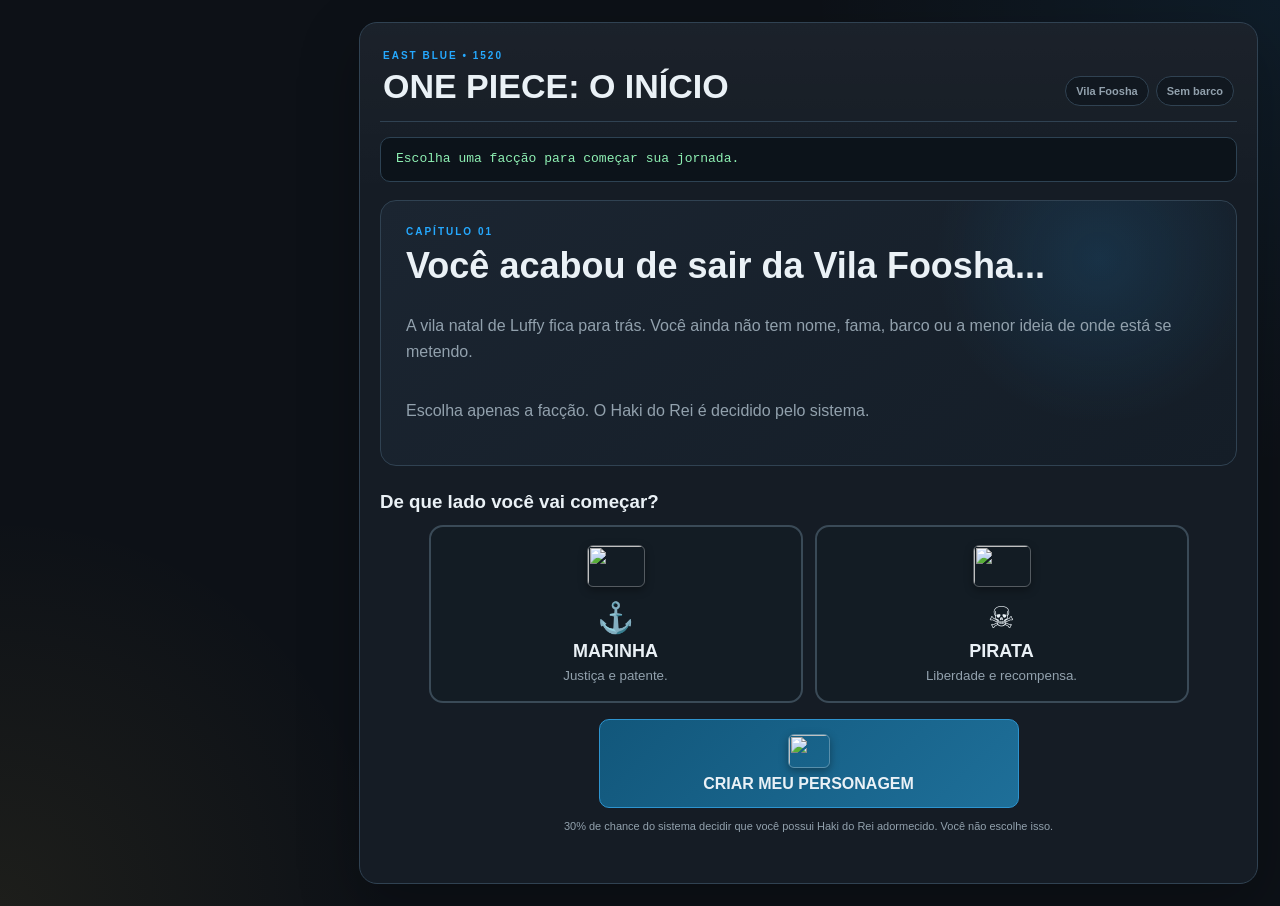
==== index.html @ 29a9627b "Add files via upload" ====
<!DOCTYPE html>
<html lang="pt-BR">
<head>
    <meta charset="UTF-8">
    <meta name="viewport" content="width=device-width, initial-scale=1.0">
    <title>One Piece: O Início</title>
    <link rel="stylesheet" href="kingofpirates.css">
</head>
<body>
    <div class="app-shell">
        <aside id="left-panel">
            <div class="cartaz-wanted" id="cartaz">
                <div class="wanted-top">MARINHA • GOVERNO MUNDIAL</div>
                <h1>WANTED</h1>
                <div class="wanted-photo-wrap">
                    <img id="img-personagem" src="" alt="Retrato do personagem">
                </div>
                <h2 id="nome-pirata">NOVATO</h2>
                <p class="wanted-sub" id="titulo-pirata">Ainda sem uma história para contar</p>

                <div class="wanted-info">
                    <div><b>Facção</b><span id="faccao-pirata">---</span></div>
                    <div><b>Raça</b><span id="raca-pirata">---</span></div>
                    <div><b>Gênero</b><span id="genero-pirata">---</span></div>
                    <div><b>Estilo</b><span id="estilo-pirata">Nenhum</span></div>
                    <div><b>Akuma no Mi</b><span id="fruta-pirata">Nenhuma</span></div>
                </div>

                <img id="img-fruta-perfil" class="fruit-profile" src="" alt="Akuma no Mi" hidden>

                <div class="haki-box">
                    <div><span>OBS.</span><strong id="haki-obs">0</strong>/30</div>
                    <div><span>ARM.</span><strong id="haki-arm">0</strong>/30</div>
                    <div><span>REI</span><strong id="haki-rei">0/30</strong></div>
                </div>

                <div class="power-line">
                    <span>PODER</span>
                    <strong id="poder-jogador-poster">10</strong>
                </div>

                <div class="bounty-line">
                    <small>DEAD OR ALIVE</small>
                    <span>B$ <strong id="recompensa-pirata">0</strong></span>
                </div>
            </div>
        </aside>

        <main id="right-panel">
            <header class="game-header">
                <div>
                    <span class="eyebrow">EAST BLUE • 1520</span>
                    <h1>ONE PIECE: O INÍCIO</h1>
                </div>
                <div class="header-status">
                    <span id="status-ilha">Vila Foosha</span>
                    <span id="status-barco">Sem barco</span>
                </div>
            </header>

            <div id="log-eventos" role="status">Escolha uma facção para começar sua jornada.</div>

            <!-- TELA 0: CRIAÇÃO -->
            <section id="tela-criacao" class="tela-ativa">
                <div class="story-card opening-card">
                    <span class="chapter">CAPÍTULO 01</span>
                    <h2>Você acabou de sair da Vila Foosha...</h2>
                    <p>
                        A vila natal de Luffy fica para trás. Você ainda não tem nome, fama,
                        barco ou a menor ideia de onde está se metendo.
                    </p>
                    <p class="muted">Escolha apenas a facção. O Haki do Rei é decidido pelo sistema.</p>
                </div>

                <h3 class="section-title">De que lado você vai começar?</h3>
                <div class="faccao-grid">
                    <button class="faccao-btn" id="btn-marinha" data-img="https://placehold.co/120x90/163c63/ffffff?text=MARINHA" onclick="escolherFaccao('Marinha')">
                        <span class="choice-icon">⚓</span>
                        <b>MARINHA</b>
                        <small>Justiça e patente.</small>
                    </button>
                    <button class="faccao-btn" id="btn-pirata" data-img="https://placehold.co/120x90/4b1720/ffffff?text=PIRATA" onclick="escolherFaccao('Pirata')">
                        <span class="choice-icon">☠</span>
                        <b>PIRATA</b>
                        <small>Liberdade e recompensa.</small>
                    </button>
                </div>

                <button class="btn-acao btn-primary large-action" data-img="https://placehold.co/120x90/8a5a18/ffffff?text=ROLAR" onclick="criarPersonagem()">CRIAR MEU PERSONAGEM</button>
                <p class="small-note">30% de chance do sistema decidir que você possui Haki do Rei adormecido. Você não escolhe isso.</p>
            </section>

            <!-- TELA 1: FOOSHA / BARCO -->
            <section id="tela-barco" class="tela-oculta">
                <div class="story-card">
                    <span class="chapter">VILA FOOSHA</span>
                    <h2>Você precisa de um barco.</h2>
                    <p id="texto-inicio-ilha">
                        A aventura começa oficialmente agora. O problema é a pequena parte chamada “ter uma embarcação”.
                    </p>
                </div>

                <div class="opcoes-barco" id="opcoes-pirata">
                    <button class="boat-card" data-img="https://placehold.co/160x100/531717/ffffff?text=ROUBAR" onclick="roubarBarco()">
                        <img src="https://placehold.co/640x380/531717/ffffff?text=BARCO+ALEATORIO" alt="Barco para roubar">
                        <span>Roubar um barco</span>
                        <small>50% de chance • 1 tentativa</small>
                    </button>
                    <button class="boat-card" data-img="https://placehold.co/160x100/31516a/ffffff?text=VELHARIA" onclick="comprarBarco()">
                        <img src="https://placehold.co/640x380/31516a/ffffff?text=VELHARIA+FLUTUANTE" alt="Barco barato">
                        <span>Comprar uma velharia</span>
                        <small>Sem falha. Só sem luxo.</small>
                    </button>
                </div>

                <div class="opcoes-barco" id="opcoes-marinha" hidden>
                    <button class="boat-card" data-img="https://placehold.co/160x100/173a5e/ffffff?text=BASE" onclick="receberNavioMarinha()">
                        <img src="https://placehold.co/640x380/173a5e/ffffff?text=NAVIO+DA+MARINHA" alt="Navio da Marinha">
                        <span>Apresentar-se à base</span>
                        <small>Você é da Marinha. Roubar barco aqui não existe.</small>
                    </button>
                </div>

                <div class="opcoes-barco" id="opcoes-tenryuubito" hidden>
                    <button class="boat-card gold-card" data-img="https://placehold.co/160x100/5e4817/ffffff?text=GOVERNO" onclick="chamarNavioGoverno()">
                        <img src="https://placehold.co/640x380/5e4817/ffffff?text=NAVIO+DO+GOVERNO" alt="Navio do Governo Mundial">
                        <span>Chamar navio do Governo Mundial</span>
                        <small>Privilegio nível absurdo.</small>
                    </button>
                </div>
            </section>

            <!-- TELA 2: MAPA -->
            <section id="tela-mapa" class="tela-oculta">
                <div class="story-card">
                    <span class="chapter">MAPA DE NAVEGAÇÃO</span>
                    <h2>As ilhas que você já pisou ficam conhecidas.</h2>
                    <p>As próximas ilhas são <strong>????</strong> até você realmente chegar nelas.</p>
                </div>
                <div id="rota-ilhas" class="map-route"></div>
                <div class="button-row map-controls">
                    <button class="btn-acao btn-primary" id="btn-proxima-ilha" data-img="https://placehold.co/120x90/6c5426/ffffff?text=SEGUIR" onclick="irParaProximaIlha()">SEGUIR A ROTA</button>
                    <button class="btn-acao" data-img="https://placehold.co/120x90/2e3d4e/ffffff?text=ATUAL" onclick="voltarParaIlhaAtual()">VOLTAR À ILHA ATUAL</button>
                </div>
            </section>

            <!-- TELA 3: ILHA -->
            <section id="tela-ilha" class="tela-oculta">
                <div class="island-banner">
                    <div>
                        <span class="chapter">LOCAL ATUAL</span>
                        <h2 id="nome-ilha-atual">Vila Foosha</h2>
                        <p id="descricao-ilha">A história ainda está começando.</p>
                    </div>
                    <div class="island-count">
                        <span>BUSCAS DE AKUMA NO MI</span>
                        <strong><span id="count-fruta">0</span>/2</strong>
                    </div>
                </div>

                <div class="action-grid">
                    <button class="action-card" data-img="https://placehold.co/120x90/476336/ffffff?text=FRUTA" onclick="procurarFruta()">
                        <span class="action-icon">🍈</span>
                        <b>PROCURAR AKUMA NO MI</b>
                        <small>2 buscas por ilha • todas as frutas no sorteio</small>
                    </button>
                    <button class="action-card" data-img="https://placehold.co/120x90/26343d/ffffff?text=MESTRE" onclick="procurarEstilo()">
                        <span class="action-icon">⚔</span>
                        <b>PROCURAR MESTRE</b>
                        <small>Escolha aceitar ou recusar o estilo</small>
                    </button>
                    <button class="action-card" id="btn-treino-obs" data-img="https://placehold.co/120x90/2f503d/ffffff?text=OBS" onclick="abrirMinigame('obs')">
                        <span class="action-icon">👁</span>
                        <b>TREINAR OBSERVAÇÃO</b>
                        <small>Uma conclusão por ilha</small>
                    </button>
                    <button class="action-card" id="btn-treino-arm" data-img="https://placehold.co/120x90/4b3b2a/ffffff?text=ARM" onclick="abrirMinigame('arm')">
                        <span class="action-icon">✊</span>
                        <b>TREINAR ARMAMENTO</b>
                        <small>Uma conclusão por ilha</small>
                    </button>
                    <button class="action-card" id="btn-despertar-fruta" data-img="https://placehold.co/120x90/68432f/ffffff?text=AWAKEN" onclick="despertarFruta()" hidden>
                        <span class="action-icon">🌟</span>
                        <b>DESPERTAR AKUMA NO MI</b>
                        <small>Desbloqueado após derrota extrema</small>
                    </button>
                    <button class="action-card" data-img="https://placehold.co/120x90/3c6349/ffffff?text=ALLY" onclick="abrirAliados()">
                        <span class="action-icon">👥</span>
                        <b>ALIADOS / TRIPULAÇÃO</b>
                        <small>Recrutar e oferecer frutas</small>
                    </button>
                </div>

                <div class="split-actions">
                    <div class="mini-card">
                        <span class="mini-label">DESAFIO</span>
                        <button class="btn-acao btn-primary" id="btn-boss-ilha" data-img="https://placehold.co/120x90/711d1d/ffffff?text=BOSS" onclick="iniciarBoss()">ENFRENTAR</button>
                    </div>
                    <div class="mini-card">
                        <span class="mini-label">NAVEGAÇÃO</span>
                        <button class="btn-acao" data-img="https://placehold.co/120x90/2e3d4e/ffffff?text=MAPA" onclick="mudarTela('tela-mapa')">VOLTAR AO MAPA</button>
                    </div>
                </div>

                <div class="story-card progression-note">
                    <p id="texto-progressao-ilha">Explore a ilha, lute e siga a rota.</p>
                </div>
            </section>

            <!-- TELA 4: EVENTOS -->
            <section id="tela-evento" class="tela-oculta">
                <div class="event-card">
                    <span class="chapter" id="titulo-evento">EVENTO</span>
                    <img id="img-evento" class="event-image" src="" alt="Imagem do evento">
                    <h2 id="nome-evento">Aconteceu alguma coisa...</h2>
                    <p id="desc-evento"></p>
                    <div id="botoes-evento" class="button-row"></div>
                </div>
            </section>

            <!-- TELA 5: MINIGAME -->
            <section id="tela-minigame" class="tela-oculta">
                <div class="training-card">
                    <span class="chapter">TREINAMENTO</span>
                    <h2 id="titulo-minigame">Haki</h2>
                    <p id="instrucao-minigame"></p>
                    <div id="timer-minigame" class="training-timer" hidden>5</div>

                    <div id="nota-treino" class="training-score" hidden></div>

                    <div id="obs-minigame" hidden>
                        <div class="crosshair-stage" id="obs-stage">
                            <div class="obs-target" id="obs-target"><span>ALVO</span></div>
                            <div class="mc-crosshair" id="obs-crosshair"></div>
                        </div>
                        <div class="training-tip">ESPAÇO ou AÇÃO quando a mira estiver sobre o alvo.</div>
                    </div>

                    <div id="arm-minigame" hidden>
                        <div class="heavy-stage">
                            <div class="heavy-zone" id="arm-zone"></div>
                            <div class="heavy-needle" id="arm-needle"></div>
                        </div>
                        <div class="heavy-meter-labels"><span>0</span><span>FORÇA</span><span>100</span></div>
                        <div class="training-tip">SEGURE ESPAÇO / AÇÃO para empurrar a agulha pesada. Solte na zona verde.</div>
                    </div>

                    <div class="button-row training-controls">
                        <button class="btn-acao btn-primary" id="btn-acao-minigame" data-img="https://placehold.co/120x90/4e6832/ffffff?text=ACAO" onmousedown="acaoMinigameDown(event)" onmouseup="acaoMinigameUp()" ontouchstart="acaoMinigameDown(event)" ontouchend="acaoMinigameUp()">AÇÃO</button>
                        <button class="btn-acao" id="btn-tentar-novamente" data-img="https://placehold.co/120x90/5f4a27/ffffff?text=RETRY" onclick="recomecarMinigame()" hidden>TENTAR NOVAMENTE</button>
                        <button class="btn-acao" data-img="https://placehold.co/120x90/2e3d4e/ffffff?text=SAIR" onclick="fecharMinigame()">VOLTAR</button>
                    </div>
                </div>
            </section>

            <!-- TELA 6: ALIADOS -->
            <section id="tela-aliados" class="tela-oculta">
                <div class="story-card">
                    <span class="chapter">TRIPULAÇÃO</span>
                    <h2>Quem está no seu barco?</h2>
                    <p>Cada aliado pode atacar em batalhas onde isso for permitido.</p>
                </div>

                <div class="ally-toolbar">
                    <button class="btn-acao btn-primary" id="btn-procurar-aliado" data-img="https://placehold.co/120x90/3c6349/ffffff?text=BUSCAR" onclick="procurarAliado()">PROCURAR ALIADO</button>
                    <span id="contador-tripulacao">Tripulação: 0</span>
                </div>

                <div id="lista-aliados" class="ally-list"></div>
                <div id="lista-inventario-frutas" class="fruit-inventory"></div>

                <button class="btn-acao" data-img="https://placehold.co/120x90/2e3d4e/ffffff?text=VOLTAR" onclick="mudarTela('tela-ilha')">VOLTAR PARA ILHA</button>
            </section>

            <!-- TELA 7: COMBATE -->
            <section id="tela-combate" class="tela-oculta">
                <div class="battle-head">
                    <span class="chapter">BATALHA</span>
                    <div class="boss-portrait-wrap">
                        <img id="img-boss-combate" src="" alt="Foto do boss">
                    </div>
                    <h2><span id="nome-boss">BOSS</span></h2>
                    <p>Poder do jogador: <strong id="poder-combate-jogador">0</strong> • Poder do inimigo: <strong id="poder-combate-boss">0</strong></p>
                </div>

                <div class="battle-status">
                    <div class="fighter-panel player-panel">
                        <div class="fighter-title">VOCÊ</div>
                        <div class="hp-number"><span id="hp-jogador">120</span> / <span id="hp-max-jogador">120</span></div>
                        <div class="hp-bar"><span id="barra-hp-jogador"></span></div>
                    </div>
                    <div class="vs">VS</div>
                    <div class="fighter-panel boss-panel">
                        <div class="fighter-title" id="nome-boss-status">BOSS</div>
                        <div class="hp-number"><span id="hp-boss">0</span> / <span id="hp-boss-max">0</span></div>
                        <div class="hp-bar boss-bar"><span id="barra-hp-boss"></span></div>
                    </div>
                </div>

                <div class="combat-haki">
                    <button id="btn-buff-arm" class="btn-haki-toggle" data-img="https://placehold.co/120x90/171717/ffffff?text=ARM" onclick="toggleHakiArmamento()">
                        <span>✊ ARMAMENTO</span>
                        <small>DESLIGADO • Fortalece seus golpes</small>
                    </button>
                    <button id="btn-buff-obs" class="btn-haki-toggle" data-img="https://placehold.co/120x90/263b2d/ffffff?text=OBS" onclick="toggleHakiObservacao()">
                        <span>👁 OBSERVAÇÃO</span>
                        <small>DESLIGADO • Aumenta sua esquiva</small>
                    </button>
                    <button id="btn-buff-rei" class="btn-haki-toggle" data-img="https://placehold.co/120x90/4c3d19/ffffff?text=REI" onclick="toggleHakiRei()" hidden>
                        <span>👑 HAKI DO REI</span>
                        <small>DESLIGADO • Pressão do conquistador</small>
                    </button>
                </div>

                <div id="log-batalha" class="battle-log">O inimigo observa você. Faça seu movimento.</div>

                <div class="attack-section">
                    <div class="attack-group-title">ATAQUES</div>
                    <div id="painel-ataques" class="attack-grid"></div>
                </div>

                <div id="painel-aliados-batalha" class="battle-allies" hidden>
                    <div class="attack-group-title">ATAQUES DOS ALIADOS</div>
                    <div id="lista-ataques-aliados" class="attack-grid"></div>
                </div>

                <div class="button-row">
                    <button class="btn-acao" id="btn-sair-batalha" data-img="https://placehold.co/120x90/2e3d4e/ffffff?text=SAIR" onclick="sairDaBatalha()">VOLTAR PARA ILHA</button>
                    <button class="btn-acao btn-danger" id="btn-reiniciar-batalha" data-img="https://placehold.co/120x90/5b1d25/ffffff?text=RESET" onclick="reiniciarJornada()" hidden>REINICIAR JORNADA</button>
                </div>
            </section>

            <!-- GAME OVER -->
            <section id="tela-gameover" class="tela-oculta">
                <div class="gameover-card">
                    <div class="gameover-skull">☠</div>
                    <h2>FIM DE JOGO</h2>
                    <p id="texto-gameover">Sua jornada acabou.</p>
                    <button class="btn-acao btn-danger" data-img="https://placehold.co/120x90/5b1d25/ffffff?text=RECOMECAR" onclick="reiniciarJornada()">RECOMEÇAR DO ZERO</button>
                </div>
            </section>

            <!-- TELA NAVEGAÇÃO -->
            <section id="tela-navegacao" class="tela-oculta">
                <div class="sailing-card">
                    <div class="wave-loader"><span></span><span></span><span></span></div>
                    <h2 id="texto-navegando">NAVEGANDO</h2>
                    <p id="subtexto-navegando">O mar está decidindo se hoje você vai ter paz.</p>
                </div>
            </section>

            <!-- EVENTO NO MAR / TRAVESSIA ESPECIAL -->
            <section id="tela-evento-mar" class="tela-oculta">
                <div class="event-card sea-event">
                    <span class="chapter">TRAVESSIA</span>
                    <div id="imagem-evento-mar" class="sea-monster">🌊</div>
                    <h2 id="titulo-evento-mar">EVENTO NO MAR</h2>
                    <p id="desc-evento-mar"></p>
                    <div id="acoes-evento-mar" class="button-row"></div>
                </div>
            </section>
        </main>
    </div>

    <script src="tesouro.js"></script>
</body>
</html>
---- kingofpirates.css ----
:root {
    --bg: #0d1117;
    --panel: #151c25;
    --panel-2: #1b2531;
    --panel-3: #111820;
    --line: #304252;
    --text: #eaf1f6;
    --muted: #92a1ad;
    --blue: #25a9ff;
    --blue-dark: #0e4f75;
    --gold: #f2c94c;
    --green: #48e58b;
    --red: #ff4d5e;
    --paper: #e3c98f;
    --ink: #2a2118;
}

* {
    box-sizing: border-box;
}

html,
body {
    margin: 0;
    min-height: 100%;
}

body {
    background:
        radial-gradient(circle at top right, rgba(37, 169, 255, 0.08), transparent 30%),
        radial-gradient(circle at bottom left, rgba(242, 201, 76, 0.07), transparent 25%),
        var(--bg);
    color: var(--text);
    font-family: "Segoe UI", Tahoma, Geneva, Verdana, sans-serif;
}

button {
    font: inherit;
}

.app-shell {
    width: min(1480px, 100%);
    margin: 0 auto;
    padding: 22px;
    display: grid;
    grid-template-columns: 315px minmax(0, 1fr);
    gap: 22px;
    min-height: 100vh;
}

#left-panel {
    position: sticky;
    top: 22px;
    align-self: start;
}

.cartaz-wanted {
    position: relative;
    overflow: hidden;
    background:
        radial-gradient(circle at 18% 10%, rgba(255,255,255,.22), transparent 18%),
        linear-gradient(135deg, rgba(255,255,255,.13), transparent 28%),
        var(--paper);
    color: var(--ink);
    padding: 16px 18px 20px;
    border: 4px solid #2a2118;
    box-shadow: 10px 14px 35px rgba(0,0,0,.38);
    transform: rotate(-0.35deg);
}

.cartaz-wanted::after {
    content: "";
    position: absolute;
    inset: 0;
    pointer-events: none;
    background-image: radial-gradient(rgba(42,33,24,.15) .7px, transparent .7px);
    background-size: 5px 5px;
    opacity: .25;
}

.wanted-top,
.cartaz-wanted h1,
.cartaz-wanted h2,
.cartaz-wanted p,
.wanted-info,
.fruit-profile,
.haki-box,
.power-line,
.bounty-line,
.wanted-photo-wrap {
    position: relative;
    z-index: 1;
}

.wanted-top {
    font-size: 8px;
    font-weight: 900;
    letter-spacing: 1.6px;
    text-align: center;
}

.cartaz-wanted h1 {
    margin: 4px 0 8px;
    text-align: center;
    font-family: Georgia, "Times New Roman", serif;
    font-size: 43px;
    letter-spacing: 3px;
}

.wanted-photo-wrap {
    padding: 5px;
    background: rgba(42,33,24,.12);
    border: 2px solid #2a2118;
}

#img-personagem {
    display: block;
    width: 100%;
    height: 195px;
    object-fit: cover;
    background: #8b7650;
}

.cartaz-wanted h2 {
    margin: 10px 0 0;
    text-align: center;
    font-family: Georgia, "Times New Roman", serif;
    font-size: 24px;
}

.wanted-sub {
    margin: 2px 0 12px;
    text-align: center;
    font-size: 11px;
    font-weight: 700;
    opacity: .75;
}

.wanted-info {
    display: grid;
    gap: 7px;
    border-top: 2px dashed rgba(42,33,24,.55);
    border-bottom: 2px dashed rgba(42,33,24,.55);
    padding: 10px 0;
    font-size: 12px;
}

.wanted-info div {
    display: flex;
    justify-content: space-between;
    gap: 10px;
}

.wanted-info span {
    text-align: right;
    font-weight: 800;
}

.fruit-profile {
    display: block;
    width: 74px;
    height: 74px;
    margin: 11px auto 3px;
    object-fit: cover;
    border: 2px solid #2a2118;
    border-radius: 10px;
}

.haki-box {
    display: grid;
    grid-template-columns: repeat(3, 1fr);
    gap: 6px;
    margin-top: 11px;
}

.haki-box div {
    padding: 7px 4px;
    background: rgba(255,255,255,.16);
    border: 1px solid rgba(42,33,24,.35);
    text-align: center;
    border-radius: 5px;
}

.haki-box span,
.power-line span,
.bounty-line small {
    display: block;
    font-size: 8px;
    letter-spacing: 1px;
    font-weight: 900;
}

.haki-box strong {
    display: block;
    margin-top: 3px;
    font-size: 12px;
}

.power-line {
    display: flex;
    justify-content: space-between;
    align-items: center;
    margin-top: 11px;
    font-size: 16px;
}

.power-line strong {
    font-size: 22px;
}

.bounty-line {
    border-top: 3px solid #2a2118;
    margin-top: 10px;
    padding-top: 9px;
    text-align: center;
}

.bounty-line span {
    display: block;
    margin-top: 2px;
    font-family: Georgia, "Times New Roman", serif;
    font-size: 26px;
    font-weight: 900;
}

#right-panel {
    min-width: 0;
    padding: 18px 20px 40px;
    background: linear-gradient(180deg, rgba(255,255,255,.028), transparent 20%), var(--panel);
    border: 1px solid var(--line);
    border-radius: 18px;
    box-shadow: 0 20px 60px rgba(0,0,0,.25);
}

.game-header {
    display: flex;
    align-items: flex-end;
    justify-content: space-between;
    gap: 18px;
    padding: 4px 3px 15px;
    border-bottom: 1px solid var(--line);
}

.eyebrow,
.chapter {
    display: inline-block;
    color: var(--blue);
    font-size: 10px;
    font-weight: 900;
    letter-spacing: 2px;
    text-transform: uppercase;
}

.game-header h1 {
    margin: 4px 0 0;
    font-size: clamp(23px, 3vw, 34px);
}

.header-status {
    display: flex;
    flex-wrap: wrap;
    justify-content: flex-end;
    gap: 7px;
}

.header-status span {
    padding: 8px 10px;
    border: 1px solid var(--line);
    border-radius: 999px;
    background: var(--panel-3);
    color: var(--muted);
    font-size: 11px;
    font-weight: 800;
}

#log-eventos {
    margin: 15px 0 18px;
    padding: 12px 15px;
    min-height: 44px;
    border: 1px solid #2d4253;
    border-radius: 10px;
    background: #0c131a;
    color: #8ef0b3;
    font-family: Consolas, Monaco, monospace;
    font-size: 13px;
    line-height: 1.45;
}

.tela-oculta {
    display: none !important;
}

.tela-ativa {
    display: block;
    animation: fadeIn .25s ease;
}

@keyframes fadeIn {
    from { opacity: 0; transform: translateY(5px); }
    to { opacity: 1; transform: translateY(0); }
}

.story-card,
.training-card,
.event-card,
.sailing-card,
.gameover-card {
    padding: 25px;
    background: linear-gradient(145deg, var(--panel-2), #15202a);
    border: 1px solid var(--line);
    border-radius: 16px;
}

.story-card h2,
.event-card h2,
.training-card h2,
.gameover-card h2,
.sailing-card h2 {
    margin: 8px 0 10px;
    font-size: clamp(24px, 3vw, 36px);
}

.story-card p,
.event-card p,
.training-card p,
.sailing-card p,
.gameover-card p {
    color: var(--muted);
    line-height: 1.65;
}

.opening-card {
    min-height: 220px;
    display: flex;
    flex-direction: column;
    justify-content: center;
    background:
        radial-gradient(circle at 84% 22%, rgba(37,169,255,.13), transparent 22%),
        linear-gradient(145deg, var(--panel-2), #141d27);
}

.muted,
.small-note,
.training-tip,
.small-note,
.muted-line {
    color: var(--muted);
}

.section-title {
    margin: 25px 0 12px;
}

.faccao-grid {
    display: grid;
    grid-template-columns: repeat(2, minmax(0, 1fr));
    gap: 12px;
    max-width: 760px;
    margin: 0 auto 16px;
}

.faccao-btn {
    min-height: 150px;
    padding: 18px;
    cursor: pointer;
    border: 2px solid #3a4a57;
    border-radius: 14px;
    background: #131c24;
    color: var(--text);
    display: flex;
    flex-direction: column;
    align-items: center;
    justify-content: center;
    gap: 6px;
    transition: .18s ease;
}

.faccao-btn:hover {
    border-color: #6f8392;
    transform: translateY(-2px);
}

.faccao-btn.selecionado {
    border-color: var(--blue);
    box-shadow: 0 0 0 3px rgba(37,169,255,.18), 0 0 26px rgba(37,169,255,.15);
    background: linear-gradient(145deg, #153149, #10202d);
}

.choice-icon {
    font-size: 30px;
}

.faccao-btn b {
    font-size: 18px;
}

.faccao-btn small {
    color: var(--muted);
}

.btn-acao,
.btn-haki-toggle,
.action-card,
.boat-card,
.route-node {
    border: 1px solid var(--line);
    background: #1a2530;
    color: var(--text);
    cursor: pointer;
    border-radius: 10px;
    transition: .18s ease;
}

.btn-acao {
    padding: 11px 16px;
    font-weight: 800;
}

.btn-acao:hover,
.action-card:hover,
.boat-card:hover,
.route-node.destination-node:hover {
    border-color: #5b7688;
    background: #223240;
    transform: translateY(-1px);
}

.btn-primary {
    border-color: #2e94cf;
    background: linear-gradient(135deg, #12577b, #1e6f99);
}

.btn-primary:hover {
    background: linear-gradient(135deg, #17688f, #2d80aa);
}

.btn-danger {
    border-color: #7e2d38;
    background: #5a2028;
}

.large-action {
    display: block;
    width: min(420px, 100%);
    margin: 12px auto;
    padding: 14px 18px;
    font-size: 16px;
}

.small-note {
    text-align: center;
    font-size: 11px;
}

.opcoes-barco {
    display: grid;
    grid-template-columns: repeat(2, minmax(0, 1fr));
    gap: 15px;
    margin-top: 18px;
}

.boat-card {
    padding: 9px;
    text-align: left;
}

.boat-card img {
    display: block;
    width: 100%;
    height: 175px;
    object-fit: cover;
    border-radius: 7px;
}

.boat-card span,
.boat-card small {
    display: block;
}

.boat-card span {
    margin: 11px 4px 3px;
    font-weight: 900;
    font-size: 17px;
}

.boat-card small {
    margin: 0 4px 4px;
    color: var(--muted);
    line-height: 1.45;
}

.gold-card {
    border-color: #8a6b20;
}

.map-route {
    display: flex;
    align-items: center;
    justify-content: center;
    gap: 10px;
    padding: 35px 0 10px;
}

.route-node {
    min-width: 175px;
    min-height: 125px;
    padding: 15px;
    display: flex;
    flex-direction: column;
    align-items: center;
    justify-content: center;
    gap: 4px;
}

.route-node span {
    font-size: 11px;
    color: var(--blue);
    font-weight: 900;
}

.route-node b {
    font-size: 17px;
}

.route-node small {
    color: var(--muted);
    text-align: center;
}

.active-node {
    border-color: #406b86;
}

.destination-node {
    border-color: var(--blue);
    background: linear-gradient(145deg, #12324a, #162631);
}

.locked-node {
    opacity: .4;
    cursor: not-allowed;
}

.route-line {
    width: 50px;
    height: 2px;
    background: var(--blue);
}

.muted-line {
    background: #3b4550;
}

.island-banner {
    display: flex;
    align-items: center;
    justify-content: space-between;
    gap: 15px;
    padding: 20px;
    border: 1px solid var(--line);
    border-radius: 15px;
    background:
        radial-gradient(circle at 82% 25%, rgba(37,169,255,.11), transparent 25%),
        #17222c;
}

.island-banner h2 {
    margin: 5px 0;
    font-size: 30px;
}

.island-banner p {
    margin: 0;
    color: var(--muted);
}

.island-count {
    min-width: 170px;
    padding: 11px 14px;
    border: 1px solid #3b4e5d;
    border-radius: 10px;
    text-align: center;
}

.island-count span,
.mini-label {
    display: block;
    color: var(--muted);
    font-size: 9px;
    font-weight: 900;
    letter-spacing: 1.2px;
}

.island-count strong {
    display: block;
    margin-top: 3px;
    font-size: 23px;
}

.action-grid {
    display: grid;
    grid-template-columns: repeat(3, minmax(0, 1fr));
    gap: 11px;
    margin-top: 15px;
}

.action-card {
    min-height: 125px;
    padding: 16px;
    display: flex;
    flex-direction: column;
    align-items: center;
    justify-content: center;
    gap: 6px;
}

.action-icon {
    font-size: 29px;
}

.action-card b {
    font-size: 13px;
}

.action-card small {
    color: var(--muted);
    font-size: 10px;
    text-align: center;
}

.split-actions,
.ally-toolbar {
    display: grid;
    grid-template-columns: 1fr 1fr;
    gap: 11px;
    margin-top: 12px;
}

.mini-card {
    padding: 13px;
    border: 1px solid var(--line);
    border-radius: 11px;
    background: #121b23;
}

.mini-card .btn-acao {
    width: 100%;
    margin-top: 8px;
}

.event-card,
.training-card,
.sailing-card,
.gameover-card {
    text-align: center;
}

.event-image {
    display: block;
    width: min(280px, 70vw);
    height: 240px;
    object-fit: cover;
    margin: 18px auto;
    border-radius: 15px;
    border: 1px solid var(--line);
    background: #111820;
}

.button-row {
    display: flex;
    justify-content: center;
    flex-wrap: wrap;
    gap: 8px;
    margin-top: 14px;
}

.training-card {
    padding: 24px;
}

.training-score {
    width: max-content;
    margin: 0 auto 10px;
    padding: 7px 14px;
    border: 1px solid #3f6b57;
    border-radius: 999px;
    background: rgba(72,229,139,.09);
    color: var(--green);
    font-weight: 900;
}

.crosshair-stage,
.heavy-stage {
    position: relative;
    width: min(700px, 100%);
    height: 120px;
    margin: 20px auto 10px;
    overflow: hidden;
    border: 2px solid #667887;
    border-radius: 11px;
    background:
        linear-gradient(90deg, rgba(255,255,255,.04) 1px, transparent 1px),
        linear-gradient(rgba(255,255,255,.04) 1px, transparent 1px),
        #0e151c;
    background-size: 25px 25px;
}

.obs-target {
    position: absolute;
    width: 92px;
    height: 92px;
    top: 14px;
    left: 45%;
    display: flex;
    align-items: center;
    justify-content: center;
    border: 2px solid var(--green);
    border-radius: 50%;
    box-shadow: 0 0 24px rgba(72,229,139,.18);
    color: var(--green);
    font-size: 9px;
    font-weight: 900;
    letter-spacing: 2px;
}

.mc-crosshair {
    position: absolute;
    top: 0;
    left: 0;
    width: 28px;
    height: 100%;
    filter: drop-shadow(0 0 5px rgba(255,255,255,.35));
}

.mc-crosshair::before,
.mc-crosshair::after {
    content: "";
    position: absolute;
    background: #f0f5f8;
}

.mc-crosshair::before {
    width: 3px;
    height: 100%;
    left: 12px;
}

.mc-crosshair::after {
    width: 28px;
    height: 3px;
    top: 58px;
}

.heavy-stage {
    height: 105px;
}

.heavy-zone {
    position: absolute;
    left: 43%;
    width: 90px;
    top: 0;
    height: 100%;
    background: rgba(72,229,139,.18);
    border-left: 2px solid var(--green);
    border-right: 2px solid var(--green);
}

.heavy-needle {
    position: absolute;
    left: 0;
    top: 20px;
    width: 22px;
    height: 65px;
    border: 3px solid #090b0c;
    background: #232a2e;
    box-shadow: 0 8px 0 rgba(0,0,0,.35);
    border-radius: 5px;
}

.heavy-meter-labels {
    width: min(700px, 100%);
    margin: 0 auto;
    display: flex;
    justify-content: space-between;
    color: var(--muted);
    font-size: 9px;
    font-weight: 900;
    letter-spacing: 1px;
}

.training-tip {
    margin-top: 10px;
    font-size: 11px;
}

.timer-big {
    margin: 13px 0 0;
    color: var(--gold);
    font-size: 42px;
    font-weight: 900;
}

#btn-acao-minigame:active {
    transform: translateY(1px) scale(.99);
}

.ally-toolbar {
    align-items: center;
}

#contador-tripulacao {
    display: flex;
    align-items: center;
    justify-content: center;
    padding: 10px;
    border: 1px solid var(--line);
    border-radius: 9px;
    color: var(--muted);
    font-size: 12px;
    font-weight: 800;
}

.ally-list,
.fruit-inventory {
    display: grid;
    grid-template-columns: repeat(2, minmax(0, 1fr));
    gap: 10px;
    margin: 13px 0;
}

.ally-card,
.inventory-card {
    padding: 13px;
    border: 1px solid var(--line);
    background: #131d26;
    border-radius: 11px;
}

.ally-card {
    display: grid;
    grid-template-columns: 62px 1fr;
    gap: 10px;
    align-items: center;
}

.ally-avatar,
.inventory-fruit-img {
    width: 62px;
    height: 62px;
    object-fit: cover;
    border-radius: 9px;
    border: 1px solid #425667;
}

.ally-name,
.inventory-name {
    font-weight: 900;
}

.ally-meta,
.inventory-meta {
    margin-top: 3px;
    color: var(--muted);
    font-size: 10px;
    line-height: 1.45;
}

.ally-card button,
.inventory-card button {
    margin-top: 8px;
    width: 100%;
}

.empty-card {
    grid-column: 1 / -1;
    padding: 22px;
    border: 1px dashed #425363;
    border-radius: 11px;
    color: var(--muted);
    text-align: center;
}

.battle-head {
    text-align: center;
    margin-bottom: 15px;
}

.battle-head h2 {
    margin: 6px 0;
}

.battle-head p {
    margin: 0;
    color: var(--muted);
}

.battle-status {
    display: grid;
    grid-template-columns: minmax(0, 1fr) auto minmax(0, 1fr);
    align-items: center;
    gap: 13px;
    padding: 16px;
    border: 1px solid #4a2e34;
    border-radius: 14px;
    background: #111519;
}

.fighter-panel {
    padding: 12px;
    border: 1px solid #2e3c47;
    background: #171f27;
    border-radius: 10px;
}

.player-panel {
    text-align: left;
}

.boss-panel {
    text-align: right;
}

.fighter-title {
    font-weight: 900;
    letter-spacing: 1px;
}

.hp-number {
    margin: 6px 0;
    font-family: Consolas, monospace;
    font-size: 13px;
}

.hp-bar {
    height: 16px;
    background: #27313a;
    border-radius: 999px;
    overflow: hidden;
}

.hp-bar span {
    display: block;
    width: 100%;
    height: 100%;
    background: var(--green);
    transition: width .2s ease;
}

.boss-bar span {
    background: var(--red);
}

.vs {
    font-weight: 1000;
    color: #ffb0b8;
}

.combat-haki {
    display: grid;
    grid-template-columns: repeat(2, 1fr);
    gap: 10px;
    margin-top: 12px;
}

.btn-haki-toggle {
    min-height: 65px;
    padding: 10px 13px;
    text-align: left;
}

.btn-haki-toggle span,
.btn-haki-toggle small {
    display: block;
}

.btn-haki-toggle span {
    font-weight: 900;
}

.btn-haki-toggle small {
    margin-top: 4px;
    color: var(--muted);
    font-size: 10px;
}

.btn-haki-toggle.ativado {
    border: 4px solid #050607;
    background: linear-gradient(145deg, #252b2f, #0e1114);
    box-shadow: 0 0 0 2px rgba(255,255,255,.05), 0 7px 0 #000;
}

.btn-haki-toggle.ativado span {
    color: #f6f6f6;
}

.battle-log {
    min-height: 66px;
    margin-top: 12px;
    padding: 13px;
    white-space: pre-line;
    border: 1px solid #43515c;
    border-radius: 9px;
    background: #0d1318;
    color: #ffd36e;
    font-family: Consolas, monospace;
    line-height: 1.55;
}

.attack-section {
    margin-top: 15px;
}

.attack-group-title {
    margin-bottom: 9px;
    color: var(--muted);
    font-size: 10px;
    font-weight: 900;
    letter-spacing: 1.4px;
}

.attack-grid {
    display: grid;
    grid-template-columns: repeat(4, minmax(0, 1fr));
    gap: 10px;
}

.ataque-btn {
    position: relative;
    min-height: 140px;
    overflow: hidden;
    padding: 0;
    border: 2px solid #596b78;
    border-radius: 10px;
    background-size: cover;
    background-position: center;
    color: white;
    cursor: pointer;
    text-align: left;
}

.ataque-btn::before {
    content: "";
    position: absolute;
    inset: 0;
    background: linear-gradient(180deg, transparent 10%, rgba(0,0,0,.8) 78%);
}

.ataque-btn-content {
    position: absolute;
    left: 10px;
    right: 10px;
    bottom: 8px;
}

.ataque-btn-name {
    display: block;
    font-weight: 900;
    font-size: 13px;
}

.ataque-btn-req {
    display: block;
    margin-top: 3px;
    font-size: 9px;
    color: #d3dde4;
}

.ataque-btn:not(:disabled):hover {
    border-color: white;
    transform: translateY(-2px);
}

.ataque-btn:disabled {
    filter: grayscale(1) brightness(.45);
    cursor: not-allowed;
}

.ataque-btn.unlocked-armament {
    border-color: #070707;
    box-shadow: inset 0 0 0 2px #111, 0 0 0 1px #000;
}

.gameover-card {
    padding: 45px 25px;
    border-color: #6e2831;
    background: linear-gradient(145deg, #261417, #15181c);
}

.gameover-skull {
    font-size: 66px;
}

.gameover-card h2 {
    color: #ff6e7a;
}

.sailing-card {
    min-height: 310px;
    display: flex;
    flex-direction: column;
    align-items: center;
    justify-content: center;
}

.wave-loader {
    display: flex;
    gap: 7px;
    margin-bottom: 18px;
}

.wave-loader span {
    width: 10px;
    height: 10px;
    background: var(--blue);
    border-radius: 50%;
    animation: wave 1s infinite ease-in-out;
}

.wave-loader span:nth-child(2) { animation-delay: .15s; }
.wave-loader span:nth-child(3) { animation-delay: .3s; }

@keyframes wave {
    0%, 60%, 100% { transform: translateY(0); opacity: .45; }
    30% { transform: translateY(-8px); opacity: 1; }
}

.sea-monster {
    margin: 8px 0 0;
    font-size: 70px;
}

@media (max-width: 1050px) {
    .app-shell {
        grid-template-columns: 255px minmax(0,1fr);
    }

    .attack-grid {
        grid-template-columns: repeat(2, minmax(0,1fr));
    }

    .action-grid {
        grid-template-columns: repeat(2, minmax(0,1fr));
    }
}

@media (max-width: 760px) {
    .app-shell {
        grid-template-columns: 1fr;
        padding: 10px;
    }

    #left-panel {
        position: static;
    }

    .cartaz-wanted {
        max-width: 360px;
        margin: 0 auto;
    }

    .opcoes-barco,
    .faccao-grid,
    .action-grid,
    .split-actions,
    .ally-toolbar,
    .ally-list,
    .fruit-inventory,
    .combat-haki {
        grid-template-columns: 1fr;
    }

    .map-route {
        flex-direction: column;
    }

    .route-line {
        width: 2px;
        height: 40px;
    }

    .island-banner,
    .game-header {
        align-items: stretch;
        flex-direction: column;
    }

    .header-status {
        justify-content: flex-start;
    }

    .battle-status {
        grid-template-columns: 1fr;
    }

    .vs {
        text-align: center;
    }

    .boss-panel,
    .player-panel {
        text-align: center;
    }
}

/* ============================================================
   PATCH DE IMAGENS DOS BOTÕES + HAKI ATIVO
   ============================================================ */
.has-button-image {
    position: relative;
    overflow: hidden;
}

.button-thumb {
    width: 42px;
    height: 34px;
    object-fit: cover;
    display: block;
    margin: 0 auto 7px;
    border: 1px solid rgba(255,255,255,.28);
    border-radius: 6px;
    box-shadow: 0 3px 9px rgba(0,0,0,.35);
}

.faccao-btn .button-thumb,
.action-card .button-thumb,
.boat-card .button-thumb {
    width: 58px;
    height: 42px;
}

.btn-acao.has-button-image {
    min-height: 62px;
}

.action-card.has-button-image {
    min-height: 165px;
}

.btn-haki-toggle.has-button-image {
    min-height: 86px;
}

.route-node.has-button-image {
    min-height: 145px;
}

/* O efeito pedido: os cantos ficam pretos quando o Haki é ativado. */
.btn-haki-toggle.ativado {
    border-color: #000;
    box-shadow:
        inset 0 0 0 5px #000,
        inset 0 0 24px rgba(0,0,0,.96),
        0 0 0 2px rgba(0,0,0,.8),
        0 7px 0 #000;
}

.btn-haki-toggle.ativado::after {
    content: "";
    position: absolute;
    inset: 0;
    pointer-events: none;
    background:
        linear-gradient(135deg, rgba(0,0,0,.92) 0 14%, transparent 28%),
        linear-gradient(225deg, rgba(0,0,0,.92) 0 14%, transparent 28%),
        linear-gradient(45deg, rgba(0,0,0,.92) 0 14%, transparent 28%),
        linear-gradient(315deg, rgba(0,0,0,.92) 0 14%, transparent 28%);
    mix-blend-mode: multiply;
}

.btn-haki-toggle.ativado .button-thumb,
.btn-haki-toggle.ativado span,
.btn-haki-toggle.ativado small {
    position: relative;
    z-index: 2;
}

.btn-haki-toggle .button-thumb {
    margin-left: 0;
}

/* A imagem de fundo do golpe continua sendo a própria ilustração do ataque. */
.ataque-btn.has-button-image {
    background-size: cover;
    background-position: center;
}

.boss-portrait-wrap {
    display: inline-block;
    padding: 5px;
    border: 2px solid var(--line);
    border-radius: 12px;
    background: rgba(0,0,0,.22);
}

#img-boss-combate {
    display: block;
    width: min(420px, 100%);
    height: 250px;
    object-fit: cover;
    border-radius: 8px;
}

@media (max-width: 760px) {
    .button-thumb {
        width: 38px;
        height: 30px;
    }

    .action-card.has-button-image {
        min-height: 150px;
    }
}
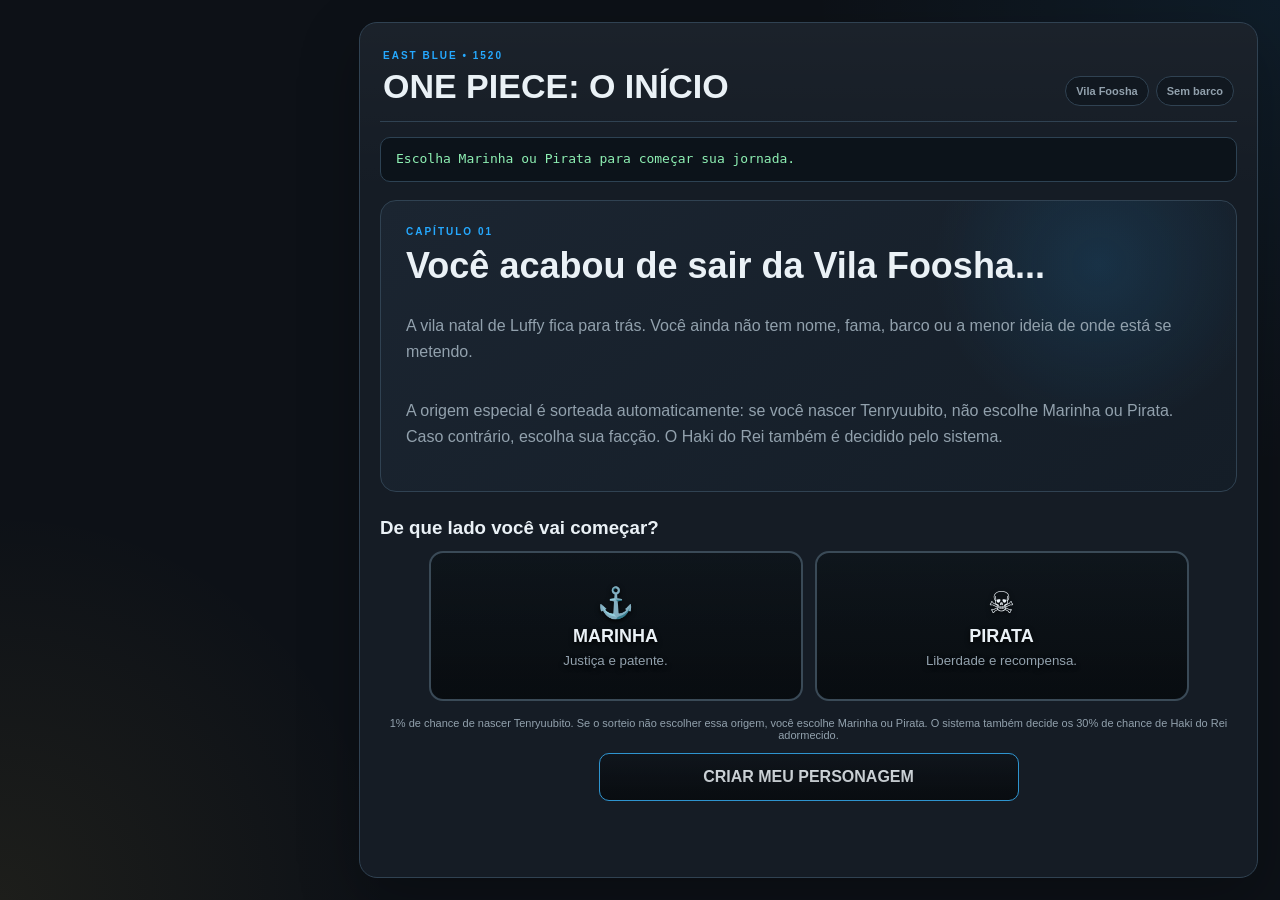
==== commit 9a637ede: "Rename op_rpg_v11.html to index.html" ====
--- a/index.html
+++ b/index.html
@@ -3,8 +3,23 @@
 <head>
     <meta charset="UTF-8">
     <meta name="viewport" content="width=device-width, initial-scale=1.0">
-    <title>One Piece: O Início</title>
-    <link rel="stylesheet" href="kingofpirates.css">
+    <title>One Piece RPG V12.0</title>
+    <!--
+      MAPA RÁPIDO DO HTML: #left-panel é o cartaz/ficha do jogador; #right-panel contém as telas.
+      As telas principais são #tela-ilha, #tela-aliados, #tela-estilos e #tela-combate.
+      IMAGENS DOS BOTÕES: troque o URL dentro de data-img="..." no botão desejado.
+      Retratos de estilos, bosses e aliados são definidos em tesouro_V11.js. Para trocar TODAS as frutas, procure a seção IMAGENS_FRUTAS no mesmo JS e preencha os caminhos ali. O retrato da fruta não muda ao despertar.
+    -->
+    <!-- PERSONALIZAR IMAGENS:
+         • Imagens dos botões: troque o URL de data-img="..." no botão.
+         • Cartões com <img src="..."> (ex.: barcos): troque o src também.
+         • Fotos de bosses, estilos, formas, frutas, aliados e miniaturas das ilhas: procure os mapas
+           IMAGENS_BOSSES, IMAGENS_ESTILOS, IMAGENS_FORMAS_ESTILO,
+           IMAGENS_FRUTAS, IMAGENS_ALIADOS e IMAGENS_ILHAS em tesouro_V11.js.
+         • Foto do personagem: IMAGENS_PERSONAGEM no começo de tesouro_V11.js.
+         • Cole uma URL direta ou um caminho relativo, como imagens/bosses/morgan.png.
+    -->
+    <link rel="stylesheet" href="kingofpirates_V11.css">
 </head>
 <body>
     <div class="app-shell">
@@ -29,9 +44,9 @@
                 <img id="img-fruta-perfil" class="fruit-profile" src="" alt="Akuma no Mi" hidden>
 
                 <div class="haki-box">
-                    <div><span>OBS.</span><strong id="haki-obs">0</strong>/30</div>
-                    <div><span>ARM.</span><strong id="haki-arm">0</strong>/30</div>
-                    <div><span>REI</span><strong id="haki-rei">0/30</strong></div>
+                    <div><span>OBS.</span><strong id="haki-obs">0/30</strong></div>
+                    <div><span>ARM.</span><strong id="haki-arm">0/30</strong></div>
+                    <div><span>REI</span><strong id="haki-rei">Não possui</strong></div>
                 </div>
 
                 <div class="power-line">
@@ -69,25 +84,31 @@
                         A vila natal de Luffy fica para trás. Você ainda não tem nome, fama,
                         barco ou a menor ideia de onde está se metendo.
                     </p>
-                    <p class="muted">Escolha apenas a facção. O Haki do Rei é decidido pelo sistema.</p>
-                </div>
-
-                <h3 class="section-title">De que lado você vai começar?</h3>
-                <div class="faccao-grid">
-                    <button class="faccao-btn" id="btn-marinha" data-img="https://placehold.co/120x90/163c63/ffffff?text=MARINHA" onclick="escolherFaccao('Marinha')">
-                        <span class="choice-icon">⚓</span>
-                        <b>MARINHA</b>
-                        <small>Justiça e patente.</small>
-                    </button>
-                    <button class="faccao-btn" id="btn-pirata" data-img="https://placehold.co/120x90/4b1720/ffffff?text=PIRATA" onclick="escolherFaccao('Pirata')">
-                        <span class="choice-icon">☠</span>
-                        <b>PIRATA</b>
-                        <small>Liberdade e recompensa.</small>
-                    </button>
-                </div>
-
-                <button class="btn-acao btn-primary large-action" data-img="https://placehold.co/120x90/8a5a18/ffffff?text=ROLAR" onclick="criarPersonagem()">CRIAR MEU PERSONAGEM</button>
-                <p class="small-note">30% de chance do sistema decidir que você possui Haki do Rei adormecido. Você não escolhe isso.</p>
+                    <p class="muted">A origem especial é sorteada automaticamente: se você nascer Tenryuubito, não escolhe Marinha ou Pirata. Caso contrário, escolha sua facção. O Haki do Rei também é decidido pelo sistema.</p>
+                </div>
+
+                <div id="bloco-escolha-faccao">
+                    <h3 class="section-title">De que lado você vai começar?</h3>
+                    <div class="faccao-grid">
+                        <button class="faccao-btn" id="btn-marinha" data-img="https://thumb.wikimedia.org/wikipedia/commons/thumb/a/aa/One_Piece_Marines_flag.svg/1280px-One_Piece_Marines_flag.svg.png?utm_source=commons.wikimedia.org&utm_campaign=index&utm_content=thumbnail" onclick="escolherFaccao('Marinha')">
+                            <span class="choice-icon">⚓</span>
+                            <b>MARINHA</b>
+                            <small>Justiça e patente.</small>
+                        </button>
+                        <button class="faccao-btn" id="btn-pirata" data-img="https://p.kindpng.com/picc/s/483-4832333_jolly-roger-png-photos-one-piece-logo-transparent.png" onclick="escolherFaccao('Pirata')">
+                            <span class="choice-icon">☠</span>
+                            <b>PIRATA</b>
+                            <small>Liberdade e recompensa.</small>
+                        </button>
+                    </div>
+                    <p class="small-note">1% de chance de nascer Tenryuubito. Se o sorteio não escolher essa origem, você escolhe Marinha ou Pirata. O sistema também decide os 30% de chance de Haki do Rei adormecido.</p>
+                </div>
+                <div id="bloco-tenryuubito-sorteado" class="story-card" style="display:none; margin-bottom:16px;">
+                    <span class="chapter">ORIGEM CELESTIAL</span>
+                    <h3>Tenryuubito</h3>
+                    <p>O Governo Mundial determinou sua origem. Você não escolhe Marinha nem Pirata. A criação seguirá diretamente como Tenryuubito.</p>
+                </div>
+                <button class="btn-acao btn-primary large-action" data-img="https://media.tenor.com/4OYd5OlYR9wAAAAM/gamba-xqc.gif" onclick="criarPersonagem()">CRIAR MEU PERSONAGEM</button>
             </section>
 
             <!-- TELA 1: FOOSHA / BARCO -->
@@ -100,30 +121,34 @@
                     </p>
                 </div>
 
+                <div class="button-row" style="margin-top: 18px;">
+                    <button class="btn-acao" data-img="https://static.wikia.nocookie.net/onepiece/images/c/cf/Foosha_Village_Infobox.png/revision/latest?cb=20210903212140&path-prefix=pt" onclick="carregarTelaDaIlha()">EXPLORAR VILA FOOSHA / PROCURAR FRUTA</button>
+                </div>
+
                 <div class="opcoes-barco" id="opcoes-pirata">
-                    <button class="boat-card" data-img="https://placehold.co/160x100/531717/ffffff?text=ROUBAR" onclick="roubarBarco()">
-                        <img src="https://placehold.co/640x380/531717/ffffff?text=BARCO+ALEATORIO" alt="Barco para roubar">
+                    <button class="boat-card" data-img="https://kanto.legiaodosherois.com.br/w760-h398-cfill/wp-content/uploads/2023/10/legiao_dRxFEpugLbjJ.jpg.webp" onclick="roubarBarco()">
+                        <img src="https://kanto.legiaodosherois.com.br/w760-h398-cfill/wp-content/uploads/2023/10/legiao_dRxFEpugLbjJ.jpg.webp" alt="Barco para roubar">
                         <span>Roubar um barco</span>
                         <small>50% de chance • 1 tentativa</small>
                     </button>
-                    <button class="boat-card" data-img="https://placehold.co/160x100/31516a/ffffff?text=VELHARIA" onclick="comprarBarco()">
-                        <img src="https://placehold.co/640x380/31516a/ffffff?text=VELHARIA+FLUTUANTE" alt="Barco barato">
+                    <button class="boat-card" data-img="https://encrypted-tbn2.gstatic.com/images?q=tbn:ANd9GcQh_jUMXP98-rMRALKmtUDpaYkOyWDDwzWeHOPj8gxZAv1hyoYr" onclick="comprarBarco()">
+                        <img src="https://encrypted-tbn2.gstatic.com/images?q=tbn:ANd9GcQh_jUMXP98-rMRALKmtUDpaYkOyWDDwzWeHOPj8gxZAv1hyoYr" alt="Barco barato">
                         <span>Comprar uma velharia</span>
                         <small>Sem falha. Só sem luxo.</small>
                     </button>
                 </div>
 
                 <div class="opcoes-barco" id="opcoes-marinha" hidden>
-                    <button class="boat-card" data-img="https://placehold.co/160x100/173a5e/ffffff?text=BASE" onclick="receberNavioMarinha()">
-                        <img src="https://placehold.co/640x380/173a5e/ffffff?text=NAVIO+DA+MARINHA" alt="Navio da Marinha">
+                    <button class="boat-card" data-img="https://i.pinimg.com/736x/04/ae/3d/04ae3d02080b78efbfd061dcbd22d574.jpg" onclick="receberNavioMarinha()">
+                        <img src="https://i.pinimg.com/736x/04/ae/3d/04ae3d02080b78efbfd061dcbd22d574.jpg" alt="Navio da Marinha">
                         <span>Apresentar-se à base</span>
                         <small>Você é da Marinha. Roubar barco aqui não existe.</small>
                     </button>
                 </div>
 
                 <div class="opcoes-barco" id="opcoes-tenryuubito" hidden>
-                    <button class="boat-card gold-card" data-img="https://placehold.co/160x100/5e4817/ffffff?text=GOVERNO" onclick="chamarNavioGoverno()">
-                        <img src="https://placehold.co/640x380/5e4817/ffffff?text=NAVIO+DO+GOVERNO" alt="Navio do Governo Mundial">
+                    <button class="boat-card gold-card" data-img="https://static.wikia.nocookie.net/onepiece/images/a/ae/Jalmack%27s_Ship.png/revision/latest?cb=20240727174107&path-prefix=pt" onclick="chamarNavioGoverno()">
+                        <img src="https://static.wikia.nocookie.net/onepiece/images/a/ae/Jalmack%27s_Ship.png/revision/latest?cb=20240727174107&path-prefix=pt" alt="Navio do Governo Mundial">
                         <span>Chamar navio do Governo Mundial</span>
                         <small>Privilegio nível absurdo.</small>
                     </button>
@@ -139,8 +164,9 @@
                 </div>
                 <div id="rota-ilhas" class="map-route"></div>
                 <div class="button-row map-controls">
-                    <button class="btn-acao btn-primary" id="btn-proxima-ilha" data-img="https://placehold.co/120x90/6c5426/ffffff?text=SEGUIR" onclick="irParaProximaIlha()">SEGUIR A ROTA</button>
-                    <button class="btn-acao" data-img="https://placehold.co/120x90/2e3d4e/ffffff?text=ATUAL" onclick="voltarParaIlhaAtual()">VOLTAR À ILHA ATUAL</button>
+                    <button class="btn-acao btn-primary" id="btn-proxima-ilha" data-img="https://encrypted-tbn0.gstatic.com/images?q=tbn:ANd9GcSJwQKWrKrswDx6l1ZMgmrQFZAPPPtgO4eI2Kk-jUjb5A&s" onclick="irParaProximaIlha()">SEGUIR A ROTA</button>
+                    <button class="btn-acao" data-img="https://encrypted-tbn0.gstatic.com/images?q=tbn:ANd9GcTrgz5_4DnDmjam_gPFPe4FGNKj3YNSUslSw_J8qDyHqWexgc4p7UtAXLM&s=10" onclick="voltarParaIlhaAtual()">VOLTAR À ILHA ATUAL</button>
+                    <button class="btn-acao" id="btn-voltar-barco" data-img="https://encrypted-tbn0.gstatic.com/images?q=tbn:ANd9GcTrgz5_4DnDmjam_gPFPe4FGNKj3YNSUslSw_J8qDyHqWexgc4p7UtAXLM&s=10" onclick="voltarParaEscolhaDeBarco()">VOLTAR À ESCOLHA DE BARCO</button>
                 </div>
             </section>
 
@@ -159,46 +185,46 @@
                 </div>
 
                 <div class="action-grid">
-                    <button class="action-card" data-img="https://placehold.co/120x90/476336/ffffff?text=FRUTA" onclick="procurarFruta()">
+                    <button class="action-card" data-img="https://criticalhits.com.br/wp-content/uploads/2024/10/d3978-17292317819748-1920-1280x681.webp" onclick="procurarFruta()">
                         <span class="action-icon">🍈</span>
                         <b>PROCURAR AKUMA NO MI</b>
                         <small>2 buscas por ilha • todas as frutas no sorteio</small>
                     </button>
-                    <button class="action-card" data-img="https://placehold.co/120x90/26343d/ffffff?text=MESTRE" onclick="procurarEstilo()">
+                    <button class="action-card" data-img="https://www.loskatchorros.com.br/forum/uploads/monthly_2020_03/123266071_zorotreino.gif.483b1f6795f39e5a48014916e9434746.gif" onclick="procurarEstilo()">
                         <span class="action-icon">⚔</span>
                         <b>PROCURAR MESTRE</b>
                         <small>Escolha aceitar ou recusar o estilo</small>
                     </button>
-                    <button class="action-card" id="btn-treino-obs" data-img="https://placehold.co/120x90/2f503d/ffffff?text=OBS" onclick="abrirMinigame('obs')">
+                    <button class="action-card" id="btn-treino-obs" data-img="https://media1.tenor.com/m/R85XR6QhaVQAAAAd/treino-luffy.gif" onclick="abrirMinigame('obs')">
                         <span class="action-icon">👁</span>
                         <b>TREINAR OBSERVAÇÃO</b>
                         <small>Uma conclusão por ilha</small>
                     </button>
-                    <button class="action-card" id="btn-treino-arm" data-img="https://placehold.co/120x90/4b3b2a/ffffff?text=ARM" onclick="abrirMinigame('arm')">
+                    <button class="action-card" id="btn-treino-arm" data-img="https://c.tenor.com/7_lj90cCzDkAAAAd/tenor.gif" onclick="abrirMinigame('arm')">
                         <span class="action-icon">✊</span>
                         <b>TREINAR ARMAMENTO</b>
                         <small>Uma conclusão por ilha</small>
                     </button>
-                    <button class="action-card" id="btn-despertar-fruta" data-img="https://placehold.co/120x90/68432f/ffffff?text=AWAKEN" onclick="despertarFruta()" hidden>
-                        <span class="action-icon">🌟</span>
-                        <b>DESPERTAR AKUMA NO MI</b>
-                        <small>Desbloqueado após derrota extrema</small>
-                    </button>
-                    <button class="action-card" data-img="https://placehold.co/120x90/3c6349/ffffff?text=ALLY" onclick="abrirAliados()">
+                    <button class="action-card" data-img="https://media.tenor.com/LpVUVlRoZ5UAAAAM/aushesh-apa2.gif" onclick="abrirAliados()">
                         <span class="action-icon">👥</span>
                         <b>ALIADOS / TRIPULAÇÃO</b>
                         <small>Recrutar e oferecer frutas</small>
                     </button>
+                    <button class="action-card" data-img="https://sm.ign.com/ign_br/screenshot/default/nami-zoro-one-piece_gckc.png" onclick="abrirCatalogoEstilos('equipar')">
+                        <span class="action-icon">⚔️</span>
+                        <b>MEUS ESTILOS</b>
+                        <small>Ver maestria, despertares e equipar só um</small>
+                    </button>
                 </div>
 
                 <div class="split-actions">
                     <div class="mini-card">
                         <span class="mini-label">DESAFIO</span>
-                        <button class="btn-acao btn-primary" id="btn-boss-ilha" data-img="https://placehold.co/120x90/711d1d/ffffff?text=BOSS" onclick="iniciarBoss()">ENFRENTAR</button>
+                        <button class="btn-acao btn-primary" id="btn-boss-ilha" data-img="https://static.wikia.nocookie.net/world-of-warriors/images/1/1b/BOSS_FIGHT%21.png/revision/latest?cb=20180408104052" onclick="iniciarBoss()">ENFRENTAR</button>
                     </div>
                     <div class="mini-card">
                         <span class="mini-label">NAVEGAÇÃO</span>
-                        <button class="btn-acao" data-img="https://placehold.co/120x90/2e3d4e/ffffff?text=MAPA" onclick="mudarTela('tela-mapa')">VOLTAR AO MAPA</button>
+                        <button class="btn-acao" data-img="https://www.shutterstock.com/image-vector/pixelated-location-pin-icon-set-260nw-2668866845.jpg" onclick="mudarTela('tela-mapa')">VOLTAR AO MAPA</button>
                     </div>
                 </div>
 
@@ -246,9 +272,9 @@
                     </div>
 
                     <div class="button-row training-controls">
-                        <button class="btn-acao btn-primary" id="btn-acao-minigame" data-img="https://placehold.co/120x90/4e6832/ffffff?text=ACAO" onmousedown="acaoMinigameDown(event)" onmouseup="acaoMinigameUp()" ontouchstart="acaoMinigameDown(event)" ontouchend="acaoMinigameUp()">AÇÃO</button>
-                        <button class="btn-acao" id="btn-tentar-novamente" data-img="https://placehold.co/120x90/5f4a27/ffffff?text=RETRY" onclick="recomecarMinigame()" hidden>TENTAR NOVAMENTE</button>
-                        <button class="btn-acao" data-img="https://placehold.co/120x90/2e3d4e/ffffff?text=SAIR" onclick="fecharMinigame()">VOLTAR</button>
+                        <button class="btn-acao btn-primary" id="btn-acao-minigame" data-img="https://encrypted-tbn0.gstatic.com/images?q=tbn:ANd9GcREpJt2JsawOUUzGRRfHheIW3I-E7JnLbucIxQBxy4xZ-tOESPDaHbaSx_M&s=10" >AÇÃO</button>
+                        <button class="btn-acao" id="btn-tentar-novamente" data-img="https://encrypted-tbn0.gstatic.com/images?q=tbn:ANd9GcQv7UmSRsAUG7Pji3OLNLJEJy-QyIfXBSUq-FyffOUq1W04S9GrlxELKqU&s=10" onclick="recomecarMinigame()" hidden>TENTAR NOVAMENTE</button>
+                        <button class="btn-acao" data-img="https://encrypted-tbn0.gstatic.com/images?q=tbn:ANd9GcSzJPwZApbjEYIkbaN4aKoB6dzRJnl0VrUBOvk7rVLwJw&s=10" onclick="fecharMinigame()">VOLTAR</button>
                     </div>
                 </div>
             </section>
@@ -262,14 +288,33 @@
                 </div>
 
                 <div class="ally-toolbar">
-                    <button class="btn-acao btn-primary" id="btn-procurar-aliado" data-img="https://placehold.co/120x90/3c6349/ffffff?text=BUSCAR" onclick="procurarAliado()">PROCURAR ALIADO</button>
+                    <button class="btn-acao btn-primary" id="btn-procurar-aliado" data-img="https://i.pinimg.com/1200x/6b/76/57/6b76577d641a7f1e9700016072a51344.jpg" onclick="procurarAliado()">PROCURAR ALIADO</button>
+                    <button class="btn-acao" id="btn-abrir-bau-frutas" data-img="https://s.aficionados.com.br/imagens/devil-fruit-01_cke.jpg" onclick="abrirBauFrutas()">BAÚ DE FRUTAS</button>
                     <span id="contador-tripulacao">Tripulação: 0</span>
                 </div>
 
                 <div id="lista-aliados" class="ally-list"></div>
-                <div id="lista-inventario-frutas" class="fruit-inventory"></div>
-
-                <button class="btn-acao" data-img="https://placehold.co/120x90/2e3d4e/ffffff?text=VOLTAR" onclick="mudarTela('tela-ilha')">VOLTAR PARA ILHA</button>
+                <!-- PAINEL DE ESCOLHA DE ESTILO DO ALIADO: tesouro_V11.js monta aqui os estilos que o jogador já aprendeu. -->
+                <div id="painel-seletor-estilos-aliado" class="v8-style-offer-panel" hidden></div>
+                <div id="lista-inventario-frutas" class="fruit-inventory" hidden></div>
+                <div id="painel-bau-frutas" class="v7-boat-inventory" hidden></div>
+
+                <button class="btn-acao" data-img="https://encrypted-tbn0.gstatic.com/images?q=tbn:ANd9GcTrgz5_4DnDmjam_gPFPe4FGNKj3YNSUslSw_J8qDyHqWexgc4p7UtAXLM&s=10" onclick="mudarTela('tela-ilha')">VOLTAR PARA ILHA</button>
+            </section>
+
+            <!-- TELA 6.5: MEUS ESTILOS / MESTRES / ENSINAR ESTILOS -->
+            <section id="tela-estilos" class="tela-oculta">
+                <div class="story-card">
+                    <span class="chapter">ESTILOS DE LUTA</span>
+                    <h2>Aprenda vários estilos, equipe só um por vez.</h2>
+                    <p>Maestria fica salva separadamente em cada estilo. Ganhar um boss dá +1 de maestria ao estilo equipado no momento da vitória.</p>
+                    <label class="v7-search-label" for="filtro-estilos-jogador">Pesquisar estilo pelo nome</label>
+                    <input id="filtro-estilos-jogador" class="v7-search-input" type="search" placeholder="Ex.: Santoryu, Perna Negra, Rokushiki..." oninput="renderizarCatalogoEstilos()">
+                </div>
+                <div id="catalogo-estilos-jogador" class="v7-style-catalog"></div>
+                <div class="button-row">
+                    <button class="btn-acao" data-img="https://encrypted-tbn0.gstatic.com/images?q=tbn:ANd9GcTrgz5_4DnDmjam_gPFPe4FGNKj3YNSUslSw_J8qDyHqWexgc4p7UtAXLM&s=10" onclick="voltarDoCatalogoEstilos()">VOLTAR</button>
+                </div>
             </section>
 
             <!-- TELA 7: COMBATE -->
@@ -281,6 +326,7 @@
                     </div>
                     <h2><span id="nome-boss">BOSS</span></h2>
                     <p>Poder do jogador: <strong id="poder-combate-jogador">0</strong> • Poder do inimigo: <strong id="poder-combate-boss">0</strong></p>
+                    <p class="combat-advanced-stats">DANO: <strong id="dano-combate-jogador">0</strong> • REDUÇÃO DE DANO: <strong id="reducao-combate-jogador">0%</strong></p>
                 </div>
 
                 <div class="battle-status">
@@ -297,18 +343,32 @@
                     </div>
                 </div>
 
-                <div class="combat-haki">
-                    <button id="btn-buff-arm" class="btn-haki-toggle" data-img="https://placehold.co/120x90/171717/ffffff?text=ARM" onclick="toggleHakiArmamento()">
+                <div id="painel-almirante-tenryuubito" class="tenryuubito-ally-status" hidden>
+                    <div class="tenryuubito-ally-kicker">☼ PROTEÇÃO DO GOVERNO MUNDIAL</div>
+                    <strong id="status-almirante-tenryuubito">Nenhum Almirante convocado</strong>
+                    <small>O Almirante enfrenta o inimigo no seu lugar. Você acompanha o duelo protegido, sem atacar.</small>
+                </div>
+
+                <div class="combat-haki"> 
+                    <button id="btn-buff-arm" class="btn-haki-toggle" data-img="https://static.wikia.nocookie.net/infinitas-guerras/images/f/f1/Haki.gif/revision/latest/scale-to-width-down/285?cb=20161105193623&path-prefix=pt-br" onclick="toggleHakiArmamento()">
                         <span>✊ ARMAMENTO</span>
                         <small>DESLIGADO • Fortalece seus golpes</small>
                     </button>
-                    <button id="btn-buff-obs" class="btn-haki-toggle" data-img="https://placehold.co/120x90/263b2d/ffffff?text=OBS" onclick="toggleHakiObservacao()">
+                    <button id="btn-buff-obs" class="btn-haki-toggle" data-img="https://media.tenor.com/M5rWLxu-jOUAAAAM/katakuri-whole.gif" onclick="toggleHakiObservacao()">
                         <span>👁 OBSERVAÇÃO</span>
                         <small>DESLIGADO • Aumenta sua esquiva</small>
                     </button>
-                    <button id="btn-buff-rei" class="btn-haki-toggle" data-img="https://placehold.co/120x90/4c3d19/ffffff?text=REI" onclick="toggleHakiRei()" hidden>
+                    <button id="btn-buff-rei" class="btn-haki-toggle" data-img="https://c.tenor.com/6VPFIB-QgG8AAAAd/tenor.gif" onclick="toggleHakiRei()" hidden>
                         <span>👑 HAKI DO REI</span>
                         <small>DESLIGADO • Pressão do conquistador</small>
+                    </button>
+                    <button id="btn-revestir-rei" class="btn-haki-toggle" data-img="imagens\\6oi9ev1qxvh91.gif" onclick="toggleRevestimentoRei()" hidden>
+                        <span>👑⚡ REVESTIR GOLPES</span>
+                        <small>Disponível somente contra Kaido</small>
+                    </button>
+                    <button id="btn-electro-mink" class="btn-haki-toggle mink-electro-btn" onclick="toggleElectroMink()" hidden>
+                        <span>⚡ ELECTRO MINK</span>
+                        <small>DESLIGADO • Reveste seus ataques com eletricidade</small>
                     </button>
                 </div>
 
@@ -336,7 +396,7 @@
                     <div class="gameover-skull">☠</div>
                     <h2>FIM DE JOGO</h2>
                     <p id="texto-gameover">Sua jornada acabou.</p>
-                    <button class="btn-acao btn-danger" data-img="https://placehold.co/120x90/5b1d25/ffffff?text=RECOMECAR" onclick="reiniciarJornada()">RECOMEÇAR DO ZERO</button>
+                    <button class="btn-acao btn-danger" data-img="https://png.pngtree.com/png-clipart/20210311/original/pngtree-game-over-screen-design-pink-with-try-again-button-png-image_6006361.jpg" onclick="reiniciarJornada()">RECOMEÇAR DO ZERO</button>
                 </div>
             </section>
 
@@ -362,6 +422,7 @@
         </main>
     </div>
 
-    <script src="tesouro.js"></script>
+    <script src="tesouro_V11.js"></script>
+<!-- Yuami Yamkio: configure golpes no início de tesouro_V11.js, nas listas de frutas e imagens. -->
 </body>
 </html>
--- a/kingofpirates_V11.css
+++ b/kingofpirates_V11.css
@@ -0,0 +1,1875 @@
+/*
+  GUIA DE PERSONALIZAÇÃO DO VISUAL:
+  Este arquivo controla cores, tamanhos, espaçamento e aparência dos componentes.
+  Ele NÃO é o lugar principal para trocar fotos. Para fotos das frutas, edite
+  IMAGENS_FRUTAS em tesouro_V8.js. Para imagens dos botões do HTML, edite data-img
+  no elemento correspondente em op_rpg_v8.html. Para imagens de estilos/bosses,
+  procure os comentários FOTOS/IMAGENS no tesouro_V8.js.
+*/
+
+:root {
+    --bg: #0d1117;
+    --panel: #151c25;
+    --panel-2: #1b2531;
+    --panel-3: #111820;
+    --line: #304252;
+    --text: #eaf1f6;
+    --muted: #92a1ad;
+    --blue: #25a9ff;
+    --blue-dark: #0e4f75;
+    --gold: #f2c94c;
+    --green: #48e58b;
+    --red: #ff4d5e;
+    --paper: #e3c98f;
+    --ink: #2a2118;
+}
+
+* {
+    box-sizing: border-box;
+}
+
+html,
+body {
+    margin: 0;
+    min-height: 100%;
+}
+
+body {
+    background:
+        radial-gradient(circle at top right, rgba(37, 169, 255, 0.08), transparent 30%),
+        radial-gradient(circle at bottom left, rgba(242, 201, 76, 0.07), transparent 25%),
+        var(--bg);
+    color: var(--text);
+    font-family: "Segoe UI", Tahoma, Geneva, Verdana, sans-serif;
+}
+
+button {
+    font: inherit;
+}
+
+.app-shell {
+    width: min(1480px, 100%);
+    margin: 0 auto;
+    padding: 22px;
+    display: grid;
+    grid-template-columns: 315px minmax(0, 1fr);
+    gap: 22px;
+    min-height: 100vh;
+}
+
+#left-panel {
+    position: sticky;
+    top: 22px;
+    align-self: start;
+}
+
+.cartaz-wanted {
+    position: relative;
+    overflow: hidden;
+    background:
+        radial-gradient(circle at 18% 10%, rgba(255,255,255,.22), transparent 18%),
+        linear-gradient(135deg, rgba(255,255,255,.13), transparent 28%),
+        var(--paper);
+    color: var(--ink);
+    padding: 16px 18px 20px;
+    border: 4px solid #2a2118;
+    box-shadow: 10px 14px 35px rgba(0,0,0,.38);
+    transform: rotate(-0.35deg);
+}
+
+.cartaz-wanted::after {
+    content: "";
+    position: absolute;
+    inset: 0;
+    pointer-events: none;
+    background-image: radial-gradient(rgba(42,33,24,.15) .7px, transparent .7px);
+    background-size: 5px 5px;
+    opacity: .25;
+}
+
+.wanted-top,
+.cartaz-wanted h1,
+.cartaz-wanted h2,
+.cartaz-wanted p,
+.wanted-info,
+.fruit-profile,
+.haki-box,
+.power-line,
+.bounty-line,
+.wanted-photo-wrap {
+    position: relative;
+    z-index: 1;
+}
+
+.wanted-top {
+    font-size: 8px;
+    font-weight: 900;
+    letter-spacing: 1.6px;
+    text-align: center;
+}
+
+.cartaz-wanted h1 {
+    margin: 4px 0 8px;
+    text-align: center;
+    font-family: Georgia, "Times New Roman", serif;
+    font-size: 43px;
+    letter-spacing: 3px;
+}
+
+.wanted-photo-wrap {
+    padding: 5px;
+    background: rgba(42,33,24,.12);
+    border: 2px solid #2a2118;
+}
+
+#img-personagem {
+    display: block;
+    width: 100%;
+    height: 195px;
+    object-fit: cover;
+    background: #8b7650;
+}
+
+.cartaz-wanted h2 {
+    margin: 10px 0 0;
+    text-align: center;
+    font-family: Georgia, "Times New Roman", serif;
+    font-size: 24px;
+}
+
+.wanted-sub {
+    margin: 2px 0 12px;
+    text-align: center;
+    font-size: 11px;
+    font-weight: 700;
+    opacity: .75;
+}
+
+.wanted-info {
+    display: grid;
+    gap: 7px;
+    border-top: 2px dashed rgba(42,33,24,.55);
+    border-bottom: 2px dashed rgba(42,33,24,.55);
+    padding: 10px 0;
+    font-size: 12px;
+}
+
+.wanted-info div {
+    display: flex;
+    justify-content: space-between;
+    gap: 10px;
+}
+
+.wanted-info span {
+    text-align: right;
+    font-weight: 800;
+}
+
+.fruit-profile {
+    display: block;
+    width: 74px;
+    height: 74px;
+    margin: 11px auto 3px;
+    object-fit: cover;
+    border: 2px solid #2a2118;
+    border-radius: 10px;
+}
+
+.haki-box {
+    display: grid;
+    grid-template-columns: repeat(3, 1fr);
+    gap: 6px;
+    margin-top: 11px;
+}
+
+.haki-box div {
+    padding: 7px 4px;
+    background: rgba(255,255,255,.16);
+    border: 1px solid rgba(42,33,24,.35);
+    text-align: center;
+    border-radius: 5px;
+}
+
+.haki-box span,
+.power-line span,
+.bounty-line small {
+    display: block;
+    font-size: 8px;
+    letter-spacing: 1px;
+    font-weight: 900;
+}
+
+.haki-box strong {
+    display: block;
+    margin-top: 3px;
+    font-size: 12px;
+}
+
+.power-line {
+    display: flex;
+    justify-content: space-between;
+    align-items: center;
+    margin-top: 11px;
+    font-size: 16px;
+}
+
+.power-line strong {
+    font-size: 22px;
+}
+
+.bounty-line {
+    border-top: 3px solid #2a2118;
+    margin-top: 10px;
+    padding-top: 9px;
+    text-align: center;
+}
+
+.bounty-line span {
+    display: block;
+    margin-top: 2px;
+    font-family: Georgia, "Times New Roman", serif;
+    font-size: 26px;
+    font-weight: 900;
+}
+
+#right-panel {
+    min-width: 0;
+    padding: 18px 20px 40px;
+    background: linear-gradient(180deg, rgba(255,255,255,.028), transparent 20%), var(--panel);
+    border: 1px solid var(--line);
+    border-radius: 18px;
+    box-shadow: 0 20px 60px rgba(0,0,0,.25);
+}
+
+.game-header {
+    display: flex;
+    align-items: flex-end;
+    justify-content: space-between;
+    gap: 18px;
+    padding: 4px 3px 15px;
+    border-bottom: 1px solid var(--line);
+}
+
+.eyebrow,
+.chapter {
+    display: inline-block;
+    color: var(--blue);
+    font-size: 10px;
+    font-weight: 900;
+    letter-spacing: 2px;
+    text-transform: uppercase;
+}
+
+.game-header h1 {
+    margin: 4px 0 0;
+    font-size: clamp(23px, 3vw, 34px);
+}
+
+.header-status {
+    display: flex;
+    flex-wrap: wrap;
+    justify-content: flex-end;
+    gap: 7px;
+}
+
+.header-status span {
+    padding: 8px 10px;
+    border: 1px solid var(--line);
+    border-radius: 999px;
+    background: var(--panel-3);
+    color: var(--muted);
+    font-size: 11px;
+    font-weight: 800;
+}
+
+#log-eventos {
+    margin: 15px 0 18px;
+    padding: 12px 15px;
+    min-height: 44px;
+    border: 1px solid #2d4253;
+    border-radius: 10px;
+    background: #0c131a;
+    color: #8ef0b3;
+    font-family: Consolas, Monaco, monospace;
+    font-size: 13px;
+    line-height: 1.45;
+}
+
+.tela-oculta {
+    display: none !important;
+}
+
+.tela-ativa {
+    display: block;
+    animation: fadeIn .25s ease;
+}
+
+@keyframes fadeIn {
+    from { opacity: 0; transform: translateY(5px); }
+    to { opacity: 1; transform: translateY(0); }
+}
+
+.story-card,
+.training-card,
+.event-card,
+.sailing-card,
+.gameover-card {
+    padding: 25px;
+    background: linear-gradient(145deg, var(--panel-2), #15202a);
+    border: 1px solid var(--line);
+    border-radius: 16px;
+}
+
+.story-card h2,
+.event-card h2,
+.training-card h2,
+.gameover-card h2,
+.sailing-card h2 {
+    margin: 8px 0 10px;
+    font-size: clamp(24px, 3vw, 36px);
+}
+
+.story-card p,
+.event-card p,
+.training-card p,
+.sailing-card p,
+.gameover-card p {
+    color: var(--muted);
+    line-height: 1.65;
+}
+
+.opening-card {
+    min-height: 220px;
+    display: flex;
+    flex-direction: column;
+    justify-content: center;
+    background:
+        radial-gradient(circle at 84% 22%, rgba(37,169,255,.13), transparent 22%),
+        linear-gradient(145deg, var(--panel-2), #141d27);
+}
+
+.muted,
+.small-note,
+.training-tip,
+.small-note,
+.muted-line {
+    color: var(--muted);
+}
+
+.section-title {
+    margin: 25px 0 12px;
+}
+
+.faccao-grid {
+    display: grid;
+    grid-template-columns: repeat(2, minmax(0, 1fr));
+    gap: 12px;
+    max-width: 760px;
+    margin: 0 auto 16px;
+}
+
+.faccao-btn {
+    min-height: 150px;
+    padding: 18px;
+    cursor: pointer;
+    border: 2px solid #3a4a57;
+    border-radius: 14px;
+    background: #131c24;
+    color: var(--text);
+    display: flex;
+    flex-direction: column;
+    align-items: center;
+    justify-content: center;
+    gap: 6px;
+    transition: .18s ease;
+}
+
+.faccao-btn:hover {
+    border-color: #6f8392;
+    transform: translateY(-2px);
+}
+
+.faccao-btn.selecionado {
+    border-color: var(--blue);
+    box-shadow: 0 0 0 3px rgba(37,169,255,.18), 0 0 26px rgba(37,169,255,.15);
+    background: linear-gradient(145deg, #153149, #10202d);
+}
+
+.choice-icon {
+    font-size: 30px;
+}
+
+.faccao-btn b {
+    font-size: 18px;
+}
+
+.faccao-btn small {
+    color: var(--muted);
+}
+
+.btn-acao,
+.btn-haki-toggle,
+.action-card,
+.boat-card,
+.route-node {
+    border: 1px solid var(--line);
+    background: #1a2530;
+    color: var(--text);
+    cursor: pointer;
+    border-radius: 10px;
+    transition: .18s ease;
+}
+
+.btn-acao {
+    padding: 11px 16px;
+    font-weight: 800;
+}
+
+.btn-acao:hover,
+.action-card:hover,
+.boat-card:hover,
+.route-node.destination-node:hover {
+    border-color: #5b7688;
+    background: #223240;
+    transform: translateY(-1px);
+}
+
+.btn-primary {
+    border-color: #2e94cf;
+    background: linear-gradient(135deg, #12577b, #1e6f99);
+}
+
+.btn-primary:hover {
+    background: linear-gradient(135deg, #17688f, #2d80aa);
+}
+
+.btn-danger {
+    border-color: #7e2d38;
+    background: #5a2028;
+}
+
+.large-action {
+    display: block;
+    width: min(420px, 100%);
+    margin: 12px auto;
+    padding: 14px 18px;
+    font-size: 16px;
+}
+
+.small-note {
+    text-align: center;
+    font-size: 11px;
+}
+
+.opcoes-barco {
+    display: grid;
+    grid-template-columns: repeat(2, minmax(0, 1fr));
+    gap: 15px;
+    margin-top: 18px;
+}
+
+.boat-card {
+    padding: 9px;
+    text-align: left;
+}
+
+.boat-card img {
+    display: block;
+    width: 100%;
+    height: 175px;
+    object-fit: cover;
+    border-radius: 7px;
+}
+
+.boat-card span,
+.boat-card small {
+    display: block;
+}
+
+.boat-card span {
+    margin: 11px 4px 3px;
+    font-weight: 900;
+    font-size: 17px;
+}
+
+.boat-card small {
+    margin: 0 4px 4px;
+    color: var(--muted);
+    line-height: 1.45;
+}
+
+.gold-card {
+    border-color: #8a6b20;
+}
+
+.map-route {
+    display: flex;
+    align-items: center;
+    justify-content: center;
+    gap: 10px;
+    padding: 35px 0 10px;
+}
+
+.route-node {
+    min-width: 175px;
+    min-height: 125px;
+    padding: 15px;
+    display: flex;
+    flex-direction: column;
+    align-items: center;
+    justify-content: center;
+    gap: 4px;
+}
+
+.route-node span {
+    font-size: 11px;
+    color: var(--blue);
+    font-weight: 900;
+}
+
+.route-node b {
+    font-size: 17px;
+}
+
+.route-node small {
+    color: var(--muted);
+    text-align: center;
+}
+
+.active-node {
+    border-color: #406b86;
+}
+
+.destination-node {
+    border-color: var(--blue);
+    background: linear-gradient(145deg, #12324a, #162631);
+}
+
+.locked-node {
+    opacity: .4;
+    cursor: not-allowed;
+}
+
+.route-line {
+    width: 50px;
+    height: 2px;
+    background: var(--blue);
+}
+
+.muted-line {
+    background: #3b4550;
+}
+
+.island-banner {
+    display: flex;
+    align-items: center;
+    justify-content: space-between;
+    gap: 15px;
+    padding: 20px;
+    border: 1px solid var(--line);
+    border-radius: 15px;
+    background:
+        radial-gradient(circle at 82% 25%, rgba(37,169,255,.11), transparent 25%),
+        #17222c;
+}
+
+.island-banner h2 {
+    margin: 5px 0;
+    font-size: 30px;
+}
+
+.island-banner p {
+    margin: 0;
+    color: var(--muted);
+}
+
+.island-count {
+    min-width: 170px;
+    padding: 11px 14px;
+    border: 1px solid #3b4e5d;
+    border-radius: 10px;
+    text-align: center;
+}
+
+.island-count span,
+.mini-label {
+    display: block;
+    color: var(--muted);
+    font-size: 9px;
+    font-weight: 900;
+    letter-spacing: 1.2px;
+}
+
+.island-count strong {
+    display: block;
+    margin-top: 3px;
+    font-size: 23px;
+}
+
+.action-grid {
+    display: grid;
+    grid-template-columns: repeat(3, minmax(0, 1fr));
+    gap: 11px;
+    margin-top: 15px;
+}
+
+.action-card {
+    min-height: 125px;
+    padding: 16px;
+    display: flex;
+    flex-direction: column;
+    align-items: center;
+    justify-content: center;
+    gap: 6px;
+}
+
+.action-icon {
+    font-size: 29px;
+}
+
+.action-card b {
+    font-size: 13px;
+}
+
+.action-card small {
+    color: var(--muted);
+    font-size: 10px;
+    text-align: center;
+}
+
+.split-actions,
+.ally-toolbar {
+    display: grid;
+    grid-template-columns: 1fr 1fr;
+    gap: 11px;
+    margin-top: 12px;
+}
+
+.mini-card {
+    padding: 13px;
+    border: 1px solid var(--line);
+    border-radius: 11px;
+    background: #121b23;
+}
+
+.mini-card .btn-acao {
+    width: 100%;
+    margin-top: 8px;
+}
+
+.event-card,
+.training-card,
+.sailing-card,
+.gameover-card {
+    text-align: center;
+}
+
+.event-image {
+    display: block;
+    width: min(280px, 70vw);
+    height: 240px;
+    object-fit: cover;
+    margin: 18px auto;
+    border-radius: 15px;
+    border: 1px solid var(--line);
+    background: #111820;
+}
+
+.button-row {
+    display: flex;
+    justify-content: center;
+    flex-wrap: wrap;
+    gap: 8px;
+    margin-top: 14px;
+}
+
+.training-card {
+    padding: 24px;
+}
+
+.training-score {
+    width: max-content;
+    margin: 0 auto 10px;
+    padding: 7px 14px;
+    border: 1px solid #3f6b57;
+    border-radius: 999px;
+    background: rgba(72,229,139,.09);
+    color: var(--green);
+    font-weight: 900;
+}
+
+.crosshair-stage,
+.heavy-stage {
+    position: relative;
+    width: min(700px, 100%);
+    height: 120px;
+    margin: 20px auto 10px;
+    overflow: hidden;
+    border: 2px solid #667887;
+    border-radius: 11px;
+    background:
+        linear-gradient(90deg, rgba(255,255,255,.04) 1px, transparent 1px),
+        linear-gradient(rgba(255,255,255,.04) 1px, transparent 1px),
+        #0e151c;
+    background-size: 25px 25px;
+}
+
+.obs-target {
+    position: absolute;
+    width: 92px;
+    height: 92px;
+    top: 14px;
+    left: 45%;
+    display: flex;
+    align-items: center;
+    justify-content: center;
+    border: 2px solid var(--green);
+    border-radius: 50%;
+    box-shadow: 0 0 24px rgba(72,229,139,.18);
+    color: var(--green);
+    font-size: 9px;
+    font-weight: 900;
+    letter-spacing: 2px;
+}
+
+.mc-crosshair {
+    position: absolute;
+    top: 0;
+    left: 0;
+    width: 28px;
+    height: 100%;
+    filter: drop-shadow(0 0 5px rgba(255,255,255,.35));
+}
+
+.mc-crosshair::before,
+.mc-crosshair::after {
+    content: "";
+    position: absolute;
+    background: #f0f5f8;
+}
+
+.mc-crosshair::before {
+    width: 3px;
+    height: 100%;
+    left: 12px;
+}
+
+.mc-crosshair::after {
+    width: 28px;
+    height: 3px;
+    top: 58px;
+}
+
+.heavy-stage {
+    height: 105px;
+}
+
+.heavy-zone {
+    position: absolute;
+    left: 43%;
+    width: 90px;
+    top: 0;
+    height: 100%;
+    background: rgba(72,229,139,.18);
+    border-left: 2px solid var(--green);
+    border-right: 2px solid var(--green);
+}
+
+.heavy-needle {
+    position: absolute;
+    left: 0;
+    top: 20px;
+    width: 22px;
+    height: 65px;
+    border: 3px solid #090b0c;
+    background: #232a2e;
+    box-shadow: 0 8px 0 rgba(0,0,0,.35);
+    border-radius: 5px;
+}
+
+.heavy-meter-labels {
+    width: min(700px, 100%);
+    margin: 0 auto;
+    display: flex;
+    justify-content: space-between;
+    color: var(--muted);
+    font-size: 9px;
+    font-weight: 900;
+    letter-spacing: 1px;
+}
+
+.training-tip {
+    margin-top: 10px;
+    font-size: 11px;
+}
+
+.timer-big {
+    margin: 13px 0 0;
+    color: var(--gold);
+    font-size: 42px;
+    font-weight: 900;
+}
+
+#btn-acao-minigame:active {
+    transform: translateY(1px) scale(.99);
+}
+
+.ally-toolbar {
+    align-items: center;
+}
+
+#contador-tripulacao {
+    display: flex;
+    align-items: center;
+    justify-content: center;
+    padding: 10px;
+    border: 1px solid var(--line);
+    border-radius: 9px;
+    color: var(--muted);
+    font-size: 12px;
+    font-weight: 800;
+}
+
+.ally-list,
+.fruit-inventory {
+    display: grid;
+    grid-template-columns: repeat(2, minmax(0, 1fr));
+    gap: 10px;
+    margin: 13px 0;
+}
+
+.ally-card,
+.inventory-card {
+    padding: 13px;
+    border: 1px solid var(--line);
+    background: #131d26;
+    border-radius: 11px;
+}
+
+.ally-card {
+    display: grid;
+    grid-template-columns: 62px 1fr;
+    gap: 10px;
+    align-items: center;
+}
+
+.ally-avatar,
+.inventory-fruit-img {
+    width: 62px;
+    height: 62px;
+    object-fit: cover;
+    border-radius: 9px;
+    border: 1px solid #425667;
+}
+
+.ally-name,
+.inventory-name {
+    font-weight: 900;
+}
+
+.ally-meta,
+.inventory-meta {
+    margin-top: 3px;
+    color: var(--muted);
+    font-size: 10px;
+    line-height: 1.45;
+}
+
+.ally-card button,
+.inventory-card button {
+    margin-top: 8px;
+    width: 100%;
+}
+
+.empty-card {
+    grid-column: 1 / -1;
+    padding: 22px;
+    border: 1px dashed #425363;
+    border-radius: 11px;
+    color: var(--muted);
+    text-align: center;
+}
+
+.battle-head {
+    text-align: center;
+    margin-bottom: 15px;
+}
+
+.battle-head h2 {
+    margin: 6px 0;
+}
+
+.battle-head p {
+    margin: 0;
+    color: var(--muted);
+}
+
+.battle-status {
+    display: grid;
+    grid-template-columns: minmax(0, 1fr) auto minmax(0, 1fr);
+    align-items: center;
+    gap: 13px;
+    padding: 16px;
+    border: 1px solid #4a2e34;
+    border-radius: 14px;
+    background: #111519;
+}
+
+.fighter-panel {
+    padding: 12px;
+    border: 1px solid #2e3c47;
+    background: #171f27;
+    border-radius: 10px;
+}
+
+.player-panel {
+    text-align: left;
+}
+
+.boss-panel {
+    text-align: right;
+}
+
+.fighter-title {
+    font-weight: 900;
+    letter-spacing: 1px;
+}
+
+.hp-number {
+    margin: 6px 0;
+    font-family: Consolas, monospace;
+    font-size: 13px;
+}
+
+.hp-bar {
+    height: 16px;
+    background: #27313a;
+    border-radius: 999px;
+    overflow: hidden;
+}
+
+.hp-bar span {
+    display: block;
+    width: 100%;
+    height: 100%;
+    background: var(--green);
+    transition: width .2s ease;
+}
+
+.boss-bar span {
+    background: var(--red);
+}
+
+.vs {
+    font-weight: 1000;
+    color: #ffb0b8;
+}
+
+.combat-haki {
+    display: grid;
+    grid-template-columns: repeat(2, 1fr);
+    gap: 10px;
+    margin-top: 12px;
+}
+
+.btn-haki-toggle {
+    min-height: 65px;
+    padding: 10px 13px;
+    text-align: left;
+}
+
+.btn-haki-toggle span,
+.btn-haki-toggle small {
+    display: block;
+}
+
+.btn-haki-toggle span {
+    font-weight: 900;
+}
+
+.btn-haki-toggle small {
+    margin-top: 4px;
+    color: var(--muted);
+    font-size: 10px;
+}
+
+.btn-haki-toggle.ativado {
+    border: 4px solid #050607;
+    background: linear-gradient(145deg, #252b2f, #0e1114);
+    box-shadow: 0 0 0 2px rgba(255,255,255,.05), 0 7px 0 #000;
+}
+
+.btn-haki-toggle.ativado span {
+    color: #f6f6f6;
+}
+
+.battle-log {
+    min-height: 66px;
+    margin-top: 12px;
+    padding: 13px;
+    white-space: pre-line;
+    border: 1px solid #43515c;
+    border-radius: 9px;
+    background: #0d1318;
+    color: #ffd36e;
+    font-family: Consolas, monospace;
+    line-height: 1.55;
+}
+
+.attack-section {
+    margin-top: 15px;
+}
+
+.attack-group-title {
+    margin-bottom: 9px;
+    color: var(--muted);
+    font-size: 10px;
+    font-weight: 900;
+    letter-spacing: 1.4px;
+}
+
+.attack-grid {
+    display: grid;
+    grid-template-columns: repeat(4, minmax(0, 1fr));
+    gap: 10px;
+}
+
+.ataque-btn {
+    position: relative;
+    min-height: 140px;
+    overflow: hidden;
+    padding: 0;
+    border: 2px solid #596b78;
+    border-radius: 10px;
+    background-size: cover;
+    background-position: center;
+    color: white;
+    cursor: pointer;
+    text-align: left;
+}
+
+.ataque-btn::before {
+    content: "";
+    position: absolute;
+    inset: 0;
+    background: linear-gradient(180deg, transparent 10%, rgba(0,0,0,.8) 78%);
+}
+
+.ataque-btn-content {
+    position: absolute;
+    left: 10px;
+    right: 10px;
+    bottom: 8px;
+}
+
+.ataque-btn-name {
+    display: block;
+    font-weight: 900;
+    font-size: 13px;
+}
+
+.ataque-btn-req {
+    display: block;
+    margin-top: 3px;
+    font-size: 9px;
+    color: #d3dde4;
+}
+
+.ataque-btn:not(:disabled):hover {
+    border-color: white;
+    transform: translateY(-2px);
+}
+
+.ataque-btn:disabled {
+    filter: grayscale(1) brightness(.45);
+    cursor: not-allowed;
+}
+
+.ataque-btn.unlocked-armament {
+    border-color: #070707;
+    box-shadow: inset 0 0 0 2px #111, 0 0 0 1px #000;
+}
+
+.gameover-card {
+    padding: 45px 25px;
+    border-color: #6e2831;
+    background: linear-gradient(145deg, #261417, #15181c);
+}
+
+.gameover-skull {
+    font-size: 66px;
+}
+
+.gameover-card h2 {
+    color: #ff6e7a;
+}
+
+.sailing-card {
+    min-height: 310px;
+    display: flex;
+    flex-direction: column;
+    align-items: center;
+    justify-content: center;
+}
+
+.wave-loader {
+    display: flex;
+    gap: 7px;
+    margin-bottom: 18px;
+}
+
+.wave-loader span {
+    width: 10px;
+    height: 10px;
+    background: var(--blue);
+    border-radius: 50%;
+    animation: wave 1s infinite ease-in-out;
+}
+
+.wave-loader span:nth-child(2) { animation-delay: .15s; }
+.wave-loader span:nth-child(3) { animation-delay: .3s; }
+
+@keyframes wave {
+    0%, 60%, 100% { transform: translateY(0); opacity: .45; }
+    30% { transform: translateY(-8px); opacity: 1; }
+}
+
+.sea-monster {
+    margin: 8px 0 0;
+    font-size: 70px;
+}
+
+@media (max-width: 1050px) {
+    .app-shell {
+        grid-template-columns: 255px minmax(0,1fr);
+    }
+
+    .attack-grid {
+        grid-template-columns: repeat(2, minmax(0,1fr));
+    }
+
+    .action-grid {
+        grid-template-columns: repeat(2, minmax(0,1fr));
+    }
+}
+
+@media (max-width: 760px) {
+    .app-shell {
+        grid-template-columns: 1fr;
+        padding: 10px;
+    }
+
+    #left-panel {
+        position: static;
+    }
+
+    .cartaz-wanted {
+        max-width: 360px;
+        margin: 0 auto;
+    }
+
+    .opcoes-barco,
+    .faccao-grid,
+    .action-grid,
+    .split-actions,
+    .ally-toolbar,
+    .ally-list,
+    .fruit-inventory,
+    .combat-haki {
+        grid-template-columns: 1fr;
+    }
+
+    .map-route {
+        flex-direction: column;
+    }
+
+    .route-line {
+        width: 2px;
+        height: 40px;
+    }
+
+    .island-banner,
+    .game-header {
+        align-items: stretch;
+        flex-direction: column;
+    }
+
+    .header-status {
+        justify-content: flex-start;
+    }
+
+    .battle-status {
+        grid-template-columns: 1fr;
+    }
+
+    .vs {
+        text-align: center;
+    }
+
+    .boss-panel,
+    .player-panel {
+        text-align: center;
+    }
+}
+
+/* PATCH: imagens dos botões ficam dentro do próprio botão, sem criar quadrados soltos no layout. */
+#left-panel {
+    position: sticky;
+    top: 22px;
+    z-index: 20;
+    isolation: isolate;
+}
+
+#right-panel {
+    position: relative;
+    z-index: 1;
+    isolation: isolate;
+}
+
+.has-button-image {
+    position: relative;
+    overflow: hidden;
+    background-image: linear-gradient(rgba(8, 12, 16, .38), rgba(8, 12, 16, .72)), var(--button-img);
+    background-size: cover;
+    background-position: center;
+    background-repeat: no-repeat;
+}
+
+.has-button-image > * {
+    position: relative;
+    z-index: 1;
+    text-shadow: 0 2px 5px rgba(0,0,0,.85);
+}
+
+.route-node {
+    flex: 0 0 175px;
+}
+
+.map-route {
+    justify-content: flex-start;
+    overflow-x: auto;
+    overflow-y: hidden;
+    max-width: 100%;
+    padding: 35px 8px 16px;
+}
+
+.fruit-form-grid {
+    margin: 0 0 12px;
+}
+
+.fruit-form-buttons {
+    display: grid;
+    grid-template-columns: repeat(5, minmax(0, 1fr));
+    gap: 8px;
+}
+
+.fruit-form-btn {
+    min-height: 76px;
+    padding: 9px;
+    font-size: 11px;
+}
+
+.fruit-form-btn.selecionado {
+    border-color: var(--gold);
+    box-shadow: 0 0 0 2px rgba(242,201,76,.2);
+}
+
+@media (max-width: 1050px) {
+    .fruit-form-buttons {
+        grid-template-columns: repeat(3, minmax(0,1fr));
+    }
+}
+
+@media (max-width: 760px) {
+    .fruit-form-buttons {
+        grid-template-columns: repeat(2, minmax(0,1fr));
+    }
+}
+
+@media (max-width: 760px) { #left-panel { position: static; } }
+
+
+/* ============================================================
+   AJUSTES DE PROGRESSÃO E COMBATE
+   ============================================================ */
+
+.combat-advanced-stats {
+    margin: 6px 0 0;
+    padding: 7px 10px;
+    border: 1px solid #3f4b55;
+    border-radius: 7px;
+    background: #0d1318;
+    color: #dbe7ef;
+    font-family: Consolas, monospace;
+    font-size: 11px;
+    letter-spacing: .4px;
+}
+
+.combat-advanced-stats strong {
+    color: #ffd36e;
+}
+
+.btn-haki-toggle:disabled {
+    opacity: .50;
+    filter: grayscale(40%);
+    cursor: not-allowed;
+}
+
+.btn-haki-toggle#btn-revestir-rei.ativado {
+    border-color: #000;
+    background: linear-gradient(145deg, #161616, #000000);
+    box-shadow: 0 0 0 2px rgba(255, 209, 78, .16), 0 8px 0 #000;
+}
+
+.ataque-btn.em-cooldown {
+    filter: grayscale(70%);
+    opacity: .58;
+    cursor: not-allowed;
+}
+
+.ataque-btn.em-cooldown .ataque-btn-name::after {
+    content: " • 1 TURNO";
+    display: inline-block;
+    margin-left: 4px;
+    font-size: 9px;
+    color: #ffd36e;
+}
+
+.aliado-nenhum-btn {
+    min-height: 90px;
+    width: 100%;
+}
+
+#painel-aliados-batalha {
+    margin-top: 15px;
+    padding: 12px;
+    border: 1px solid #43515c;
+    border-radius: 10px;
+    background: #11181e;
+}
+
+
+/* ============================================================
+   V4 PATCH VISUAL
+   Nenhuma regra anterior foi removida. Apenas ajustes adicionais.
+   ============================================================ */
+
+/* Impede que imagens/fundos de botões criem blocos visuais que atravessem o painel do cartaz. */
+#right-panel,
+#right-panel > section,
+.button-row,
+.action-grid,
+.split-actions,
+.map-route,
+.attack-grid,
+.fruit-form-buttons,
+.opcoes-barco,
+.battle-status,
+.combat-haki,
+.battle-allies {
+    position: relative;
+    overflow: hidden;
+}
+
+.has-button-image {
+    isolation: isolate;
+    background-clip: padding-box;
+    max-width: 100%;
+    box-sizing: border-box;
+}
+
+.has-button-image::after {
+    content: "";
+    position: absolute;
+    inset: 0;
+    pointer-events: none;
+    border-radius: inherit;
+    background: linear-gradient(180deg, rgba(0,0,0,.04), rgba(0,0,0,.26));
+    z-index: 0;
+}
+
+.has-button-image > * {
+    z-index: 2;
+}
+
+.boat-card img,
+.event-image,
+.boss-portrait-wrap img,
+.wanted-photo-wrap img {
+    max-width: 100%;
+    box-sizing: border-box;
+}
+
+.route-node {
+    flex: 0 0 175px;
+    max-width: 175px;
+}
+
+.route-node.active-node {
+    outline: 3px solid rgba(242,201,76,.36);
+    outline-offset: 2px;
+}
+
+#btn-voltar-barco[hidden] {
+    display: none !important;
+}
+
+/* Fica bem explícito quando um botão não está disponível. */
+.ataque-btn:disabled,
+.fruta-form-btn:disabled,
+.action-card:disabled,
+.btn-acao:disabled {
+    opacity: .48;
+}
+
+/* Haki avançado ganha uma leitura visual própria sem alterar a estrutura original. */
+#btn-buff-arm.ativado,
+#btn-buff-obs.ativado,
+#btn-buff-rei.ativado,
+#btn-revestir-rei.ativado {
+    box-shadow: inset 0 0 0 4px #030303, inset 0 0 28px rgba(0,0,0,.72), 0 0 0 2px rgba(0,0,0,.75);
+}
+
+/* Kaido recebe uma moldura mais severa. */
+#tela-combate .boss-panel:has(#nome-boss-status) {
+    min-height: 140px;
+}
+
+/* O mapa não deixa a linha/painéis escaparem para o cartaz lateral. */
+.map-route {
+    min-width: 0;
+    max-width: 100%;
+    scrollbar-width: thin;
+}
+
+@media (max-width: 760px) {
+    .route-node {
+        flex-basis: 150px;
+        max-width: 150px;
+    }
+}
+
+
+/* ============================================================
+   V5: TRANSFORMAÇÕES DOS ESTILOS
+   As transformações de estilo convivem com as transformações das frutas.
+   ============================================================ */
+
+.style-form-grid {
+    margin: 14px 0;
+    padding: 12px;
+    border: 1px solid var(--line);
+    border-radius: 12px;
+    background: rgba(13, 17, 23, 0.48);
+}
+
+.style-form-description {
+    display: block;
+    margin-top: 10px;
+    color: var(--muted);
+    line-height: 1.45;
+}
+
+.estilo-form-btn {
+    min-height: 92px;
+}
+
+.estilo-form-btn.selecionado {
+    border-color: var(--gold);
+    box-shadow: 0 0 0 2px rgba(242, 201, 76, 0.18), 0 0 24px rgba(242, 201, 76, 0.12);
+}
+
+.estilo-form-btn:not(:disabled):hover {
+    transform: translateY(-2px);
+}
+
+/* Quando uma transformação de estilo está ativa, o cartão fica destacado
+   sem interferir visualmente nas formas da fruta. */
+.style-transform-active {
+    border-color: var(--gold);
+}
+
+
+/* ============================================================
+   V6.14: VISUAL DOS DESPERTARES DOS ESTILOS
+   ============================================================ */
+.style-transform-awakened {
+    border-color: var(--gold);
+    box-shadow: 0 0 0 2px rgba(242, 201, 76, 0.15), 0 0 20px rgba(242, 201, 76, 0.10);
+}
+
+.style-transform-locked {
+    filter: grayscale(0.85);
+    opacity: 0.58;
+    cursor: not-allowed;
+}
+
+.style-transform-current {
+    display: block;
+    margin-top: 10px;
+    color: var(--gold);
+    font-weight: 700;
+}
+
+
+/* =====================================================================
+   V7: ESTILOS PESQUISÁVEIS, BAÚ DO NAVIO E CARTAS DE TREINAMENTO
+   IMAGE BOTÕES: altere os data-img do HTML ou as chamadas img() do JS.
+   IMAGE PERFIS/FRUTAS/BOSSES: procure os comentários IMAGE em tesouro_V8.js.
+   ===================================================================== */
+.v7-search-label {
+    display: block;
+    margin: 14px 0 6px;
+    color: var(--gold);
+    font-weight: 800;
+    text-align: left;
+}
+.v7-search-input,
+.v7-filter-grid input,
+.v7-filter-grid select {
+    width: 100%;
+    min-width: 0;
+    background: #0b1219;
+    color: var(--text);
+    border: 1px solid var(--line);
+    border-radius: 8px;
+    padding: 11px 12px;
+    font: inherit;
+}
+.v7-style-catalog,
+.v7-boat-inventory {
+    display: grid;
+    gap: 12px;
+    margin: 14px 0;
+}
+.v7-boat-inventory[hidden],
+#lista-inventario-frutas[hidden] {
+    display: none !important;
+}
+.v7-style-catalog {
+    grid-template-columns: repeat(auto-fit, minmax(260px, 1fr));
+}
+.style-catalog-card {
+    display: grid;
+    grid-template-columns: 105px minmax(0, 1fr);
+    gap: 12px;
+    align-items: start;
+    padding: 13px;
+    border: 1px solid var(--line);
+    border-radius: 12px;
+    background: linear-gradient(145deg, var(--panel-2), var(--panel-3));
+}
+.style-catalog-card > img {
+    display: block;
+    width: 105px;
+    height: 100px;
+    object-fit: cover;
+    border-radius: 8px;
+    background: #0b1219;
+}
+.style-catalog-body h3 {
+    margin: 0 0 5px;
+    color: var(--gold);
+}
+.style-catalog-body p {
+    margin: 5px 0;
+    color: var(--muted);
+    font-size: .92rem;
+}
+.style-catalog-body .btn-acao {
+    width: 100%;
+    margin: 5px 0 0;
+}
+.v7-bau-head {
+    padding: 16px;
+    border: 1px solid var(--line);
+    border-radius: 12px;
+    background: var(--panel-2);
+}
+.v7-bau-head h3 {
+    margin-top: 0;
+    color: var(--gold);
+}
+.v7-bau-head p {
+    color: var(--muted);
+}
+.v7-filter-grid {
+    display: grid;
+    grid-template-columns: repeat(3, minmax(0, 1fr));
+    gap: 12px;
+}
+.v7-filter-grid label {
+    display: block;
+    text-align: left;
+    color: var(--text);
+    font-size: .9rem;
+    font-weight: 700;
+}
+.v7-filter-grid input,
+.v7-filter-grid select {
+    display: block;
+    margin-top: 6px;
+}
+.v7-bau-target {
+    margin-top: 10px;
+    color: var(--green);
+    font-weight: 800;
+}
+.v7-fruit-card {
+    display: grid;
+    grid-template-columns: 90px minmax(0, 1fr);
+    gap: 10px;
+    align-items: center;
+}
+.v7-fruit-card .inventory-fruit-img {
+    width: 90px;
+    height: 90px;
+    object-fit: cover;
+    border-radius: 10px;
+}
+.v7-fruit-card .btn-acao,
+.v7-fruit-card small {
+    grid-column: 1 / -1;
+}
+.ally-card .ally-body {
+    min-width: 0;
+    display: flex;
+    flex-wrap: wrap;
+    gap: 6px;
+    align-items: flex-start;
+}
+.ally-card .ally-name,
+.ally-card .ally-meta {
+    width: 100%;
+}
+.ally-card .ally-body .btn-acao {
+    flex: 1 1 145px;
+    min-height: 48px;
+}
+.v7-tekkai-button {
+    width: 100%;
+    border: 2px solid #7c98ad;
+    background-color: #1e303e;
+}
+.v7-tekkai-button:not(:disabled):hover {
+    filter: brightness(1.25);
+}
+#haki-obs,
+#haki-arm {
+    font-variant-numeric: tabular-nums;
+}
+
+@media (max-width: 820px) {
+    .v7-filter-grid {
+        grid-template-columns: 1fr;
+    }
+    .style-catalog-card {
+        grid-template-columns: 78px minmax(0, 1fr);
+    }
+    .style-catalog-card > img {
+        width: 78px;
+        height: 80px;
+    }
+}
+
+
+/* =====================================================================
+   MAPA DO CSS PARA PERSONALIZAÇÃO VISUAL
+   --bg / --panel / --text / --gold no :root: cores globais do site.
+   .app-shell: largura, colunas e espaçamento da aplicação.
+   .cartaz-wanted e #left-panel: cartaz e ficha do personagem.
+   #right-panel e .tela-ativa: área principal e telas do jogo.
+   .ally-card / .ally-list: cartões e lista de aliados.
+   .v7-boat-inventory: baú e seleção de frutas para aliados.
+   .v7-style-catalog: catálogo MEUS ESTILOS.
+   .v8-style-offer-panel: seletor de estilos oferecidos aos aliados.
+   .attack-group-title / .ataque-btn: painel de golpes na batalha.
+   ===================================================================== */
+.v8-style-offer-panel {
+    margin: 16px 0;
+    padding: 16px;
+    border: 1px solid var(--line);
+    border-radius: 14px;
+    background: linear-gradient(145deg, var(--panel-2), var(--panel-3));
+}
+.v8-style-offer-panel[hidden] {
+    display: none !important;
+}
+.v8-style-offer-head {
+    display: flex;
+    align-items: center;
+    justify-content: space-between;
+    gap: 12px;
+    flex-wrap: wrap;
+    margin-bottom: 8px;
+}
+.v8-style-offer-head h3 {
+    margin: 0;
+    color: var(--gold);
+}
+.v8-style-offer-panel > p {
+    color: var(--muted);
+    margin: 8px 0 14px;
+}
+.v8-style-offer-grid {
+    display: grid;
+    grid-template-columns: repeat(auto-fit, minmax(250px, 1fr));
+    gap: 12px;
+}
+.v8-style-offer-card {
+    display: grid;
+    grid-template-columns: 92px minmax(0, 1fr);
+    align-items: start;
+    gap: 12px;
+    padding: 12px;
+    border: 1px solid var(--line);
+    border-radius: 12px;
+    background: rgba(7, 13, 19, .55);
+}
+.v8-style-offer-card > img {
+    width: 92px;
+    height: 92px;
+    object-fit: cover;
+    border-radius: 8px;
+    background: #0b1219;
+}
+.v8-style-offer-card h4 {
+    margin: 0 0 6px;
+    color: var(--gold);
+}
+.v8-style-offer-card p {
+    margin: 5px 0 9px;
+    color: var(--muted);
+    font-size: .92rem;
+}
+.v8-style-offer-card .btn-acao {
+    width: 100%;
+    margin-top: 4px;
+}
+.v8-style-offer-message {
+    border: 1px dashed var(--line);
+    border-radius: 10px;
+    padding: 14px;
+    color: var(--text);
+    background: rgba(7, 13, 19, .38);
+}
+
+
+/* V8: evita gestos de rolagem/toque no botão pressionável do minigame do Armamento. */
+#btn-acao-minigame {
+    touch-action: none;
+    user-select: none;
+    -webkit-user-select: none;
+}
+.v8-ally-style-button {
+    min-height: 42px;
+    cursor: pointer;
+}
+
+
+
+
+/* ================================================================
+   V9: aviso explícito sobre Karatê dos Homens-Peixe e acessibilidade
+   ================================================================ */
+.v9-fishman-warning {
+    margin: 10px 0;
+    padding: 10px 12px;
+    border: 1px solid #d8a64b;
+    border-left-width: 4px;
+    border-radius: 8px;
+    background: rgba(90, 58, 15, 0.18);
+    color: var(--text-color, inherit);
+    font-size: 0.92rem;
+    line-height: 1.45;
+}
+.v9-fishman-warning strong { color: #e7b84e; }
+.v9-style-result-message {
+    margin: 8px 0;
+    padding: 10px;
+    border-radius: 8px;
+    border: 1px solid rgba(231, 184, 78, 0.5);
+}
+
+
+/* V9.6: contador visível das três ressurreições da Yuami Yamkio no Mi. */
+.yuami-resurrection-counter {
+    margin-top: 8px;
+    padding: 7px 10px;
+    border: 1px solid rgba(188, 72, 124, 0.7);
+    border-left: 4px solid #bc487c;
+    border-radius: 8px;
+    background: rgba(80, 20, 55, 0.22);
+    color: var(--text-color, inherit);
+    font-size: 0.9rem;
+    font-weight: 700;
+}
+
+
+/* V9.7: indicador de ressurreições para Yomi Yomi e compatibilidade Yuami. */
+.yomi-resurrection-counter { border-color: rgba(185, 232, 245, .75); color: #dff8ff; }
+
+
+/* V11: a ação de Intimidação só aparece quando o Haki do Rei despertou e o alvo é fraco. */
+.v11-hitkill-toggle {
+    border: 1px solid rgba(172, 119, 255, .72);
+    background: linear-gradient(145deg, #322044, #17101f);
+    box-shadow: 0 5px 0 #08050c;
+}
+.v11-hitkill-toggle span { color: #ead8ff; }
+.v11-hitkill-toggle small { color: #c9b2e8; }
+.v11-hitkill-toggle:active { transform: translateY(2px); box-shadow: 0 3px 0 #08050c; }
+
+
+/* Tenryuubito: status persistente do Almirante companheiro */
+.tenryuubito-ally-status {
+    margin: 12px 0;
+    padding: 12px 14px;
+    border: 1px solid rgba(242, 201, 76, .72);
+    border-radius: 10px;
+    background: linear-gradient(110deg, rgba(90, 68, 20, .30), rgba(13, 19, 24, .96));
+    color: #f4e2a1;
+    display: flex;
+    flex-direction: column;
+    gap: 5px;
+}
+.tenryuubito-ally-status[hidden] { display: none !important; }
+.tenryuubito-ally-kicker {
+    font-size: 10px;
+    font-weight: 800;
+    letter-spacing: 1.2px;
+    color: #f2c94c;
+}
+.tenryuubito-ally-status strong { font-size: 14px; }
+.tenryuubito-ally-status small { color: #d4d9df; line-height: 1.4; }
+
+
+/* V11.6: painel de duelo solo do Almirante pelo Tenryuubito */
+#painel-almirante-tenryuubito { border-color: #c7a34b; background: linear-gradient(135deg, rgba(83, 61, 15, .82), rgba(17, 25, 34, .96)); }
+#painel-almirante-tenryuubito strong { display: block; margin-top: 5px; }
+#btn-sair-batalha:disabled { opacity: .72; cursor: not-allowed; }
+
+
+/* Atributo hidden prevalece sobre layouts grid/flex de qualquer componente. */
+[hidden] { display: none !important; }
+
+
+/* V11.8: a imagem da facção pirata tem fallback local, caso o servidor externo falhe. */
+#btn-pirata.has-button-image {
+    background-image: linear-gradient(rgba(8, 12, 16, .34), rgba(8, 12, 16, .72)), var(--button-img), url("imagens/bandeira-pirata.svg");
+    background-size: cover, cover, cover;
+    background-position: center, center, center;
+    background-repeat: no-repeat;
+}
+
+
+/* Botão racial Electro dos Minks: cantos e contorno azuis. */
+.mink-electro-btn {
+    border: 2px solid #25a9ff !important;
+    border-radius: 10px !important;
+    box-shadow: inset 0 0 0 1px rgba(37, 169, 255, .28), 0 0 12px rgba(37, 169, 255, .16);
+}
+.mink-electro-btn:hover, .mink-electro-btn.ativo {
+    border-color: #74d0ff !important;
+    box-shadow: inset 0 0 0 1px rgba(37, 169, 255, .5), 0 0 18px rgba(37, 169, 255, .32);
+}
